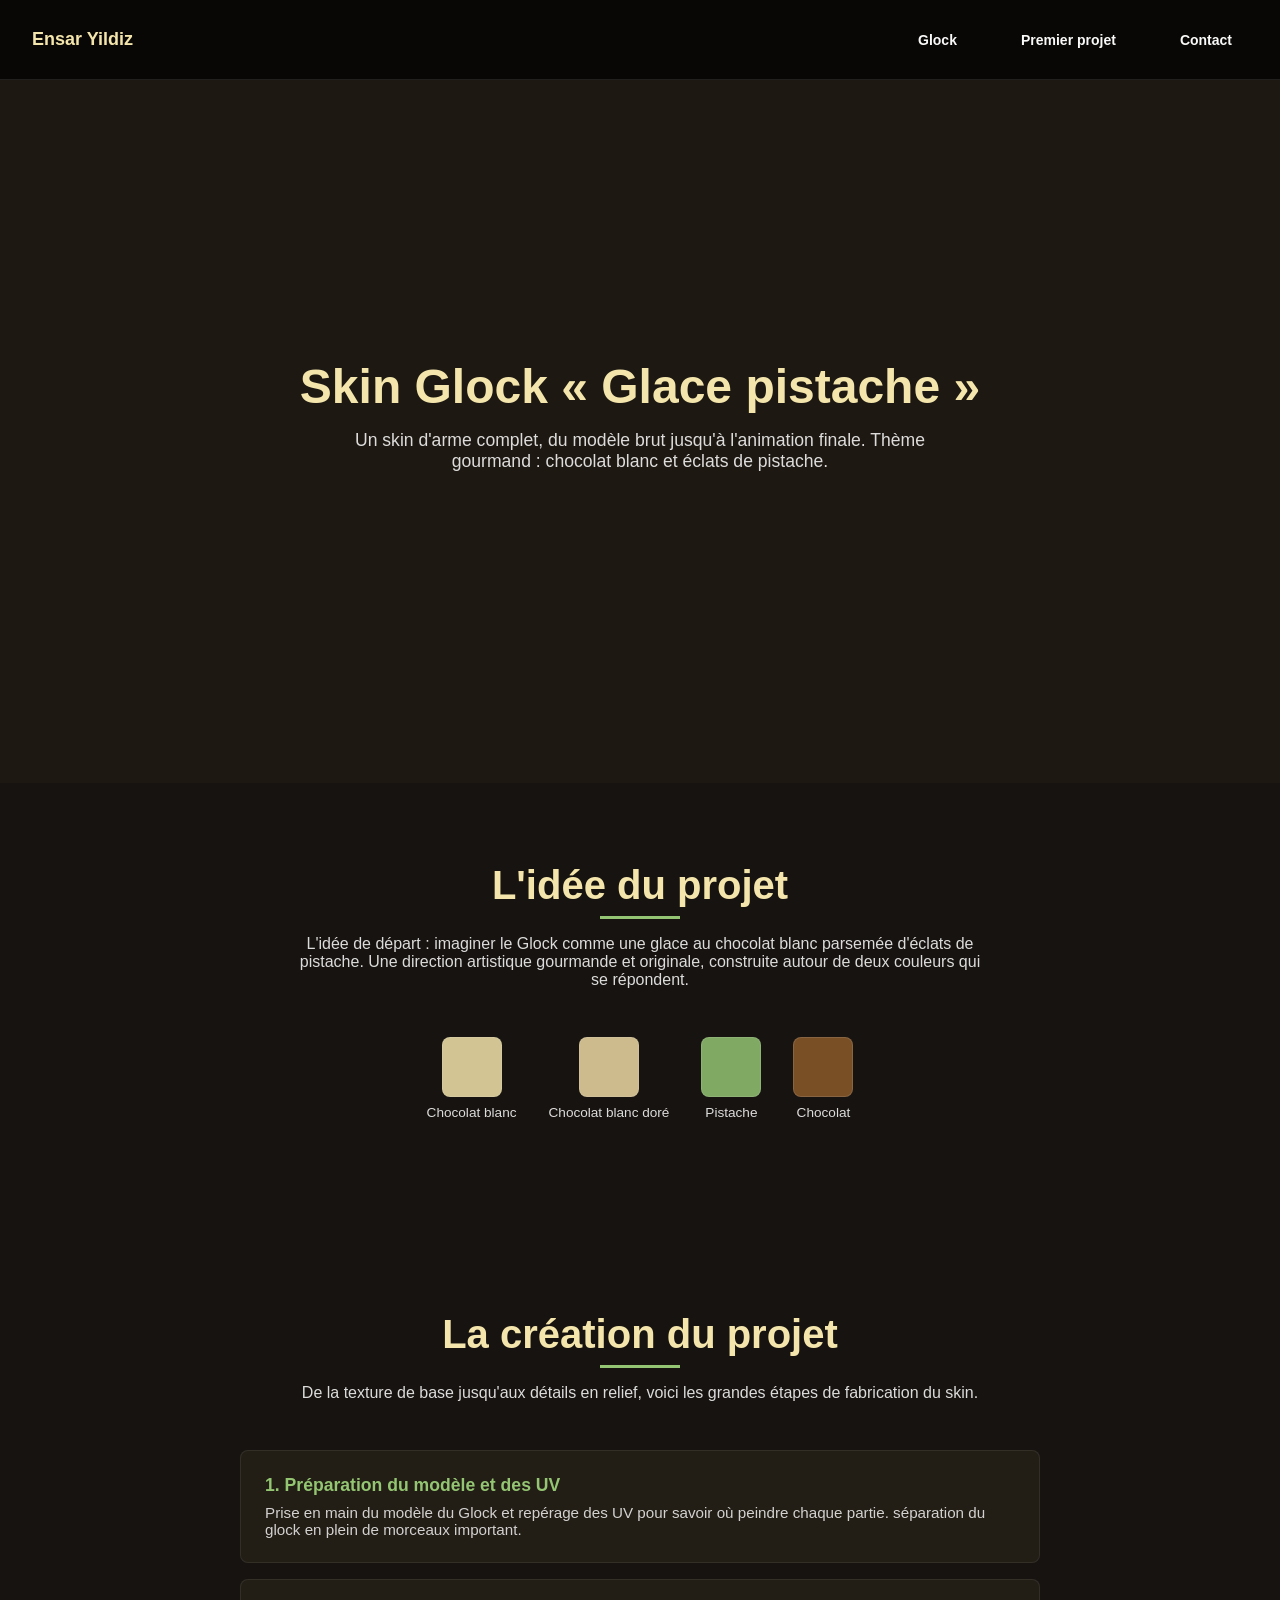
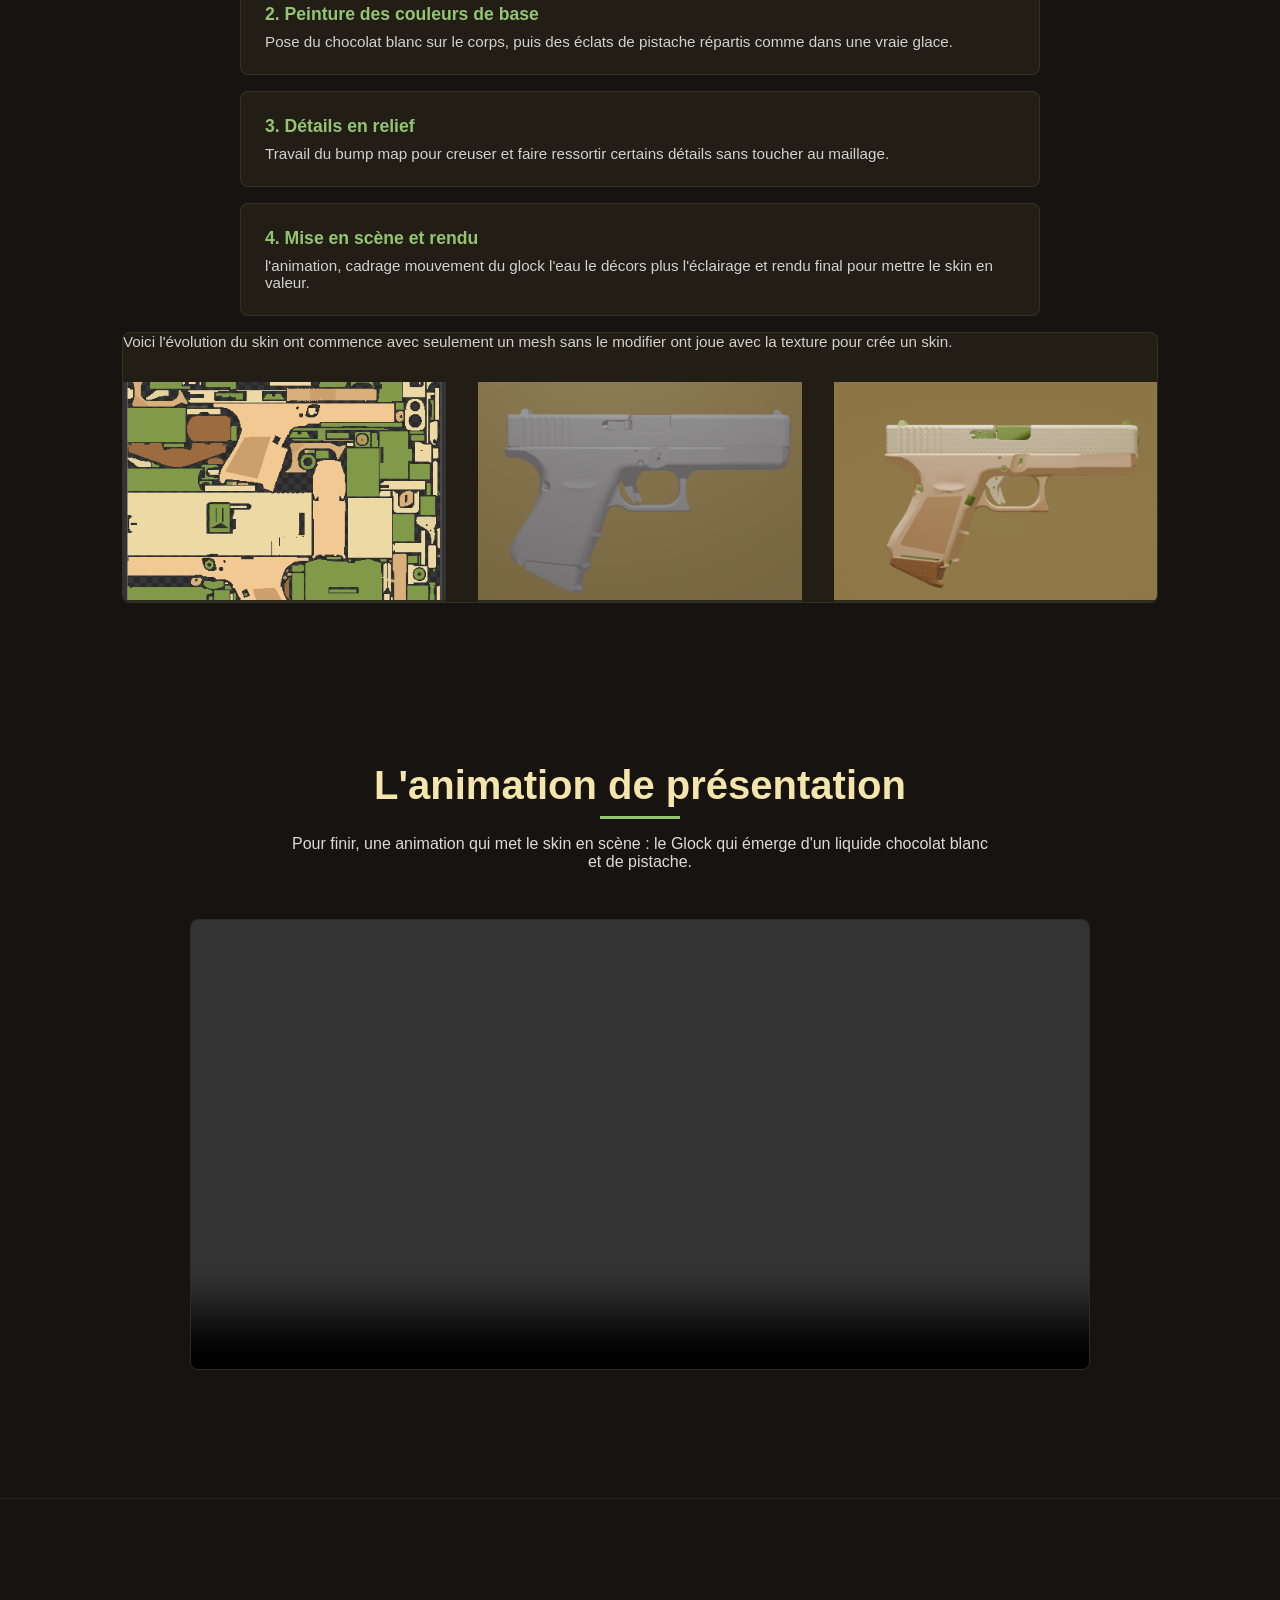
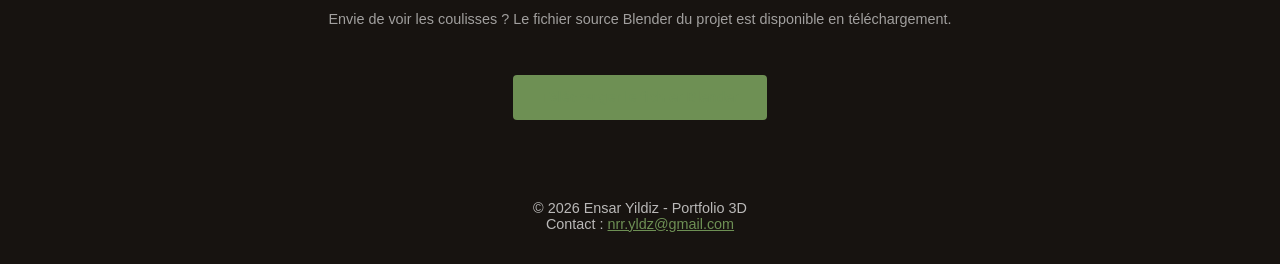
==== Glock.html @ 93beaa5e "Update Glock.html" ====
<!DOCTYPE html>
<html lang="fr">
<head>
    <meta charset="UTF-8">
    <meta name="viewport" content="width=device-width, initial-scale=1.0">
    <title>Projet Glock - Ensar Yildiz</title>
    <link rel="stylesheet" href="style.css">
</head>
<body>


    <nav class="barre-navigation">
        <a href="index.html" class="logo-nom">Ensar Yildiz</a>
        <div class="liens-navigation">
            <div class="element-navigation">
                <a href="#haut" class="lien-navigation">Glock</a>
                <div class="menu-deroulant">
                    <a href="#idee" class="item-deroulant">L'idée du projet</a>
                    <a href="#creation" class="item-deroulant">La création</a>
                    <a href="#animation" class="item-deroulant">L'animation</a>
                </div>
            </div>
            <div class="element-navigation">
                <a href="index.html#premier-projet" class="lien-navigation">Premier projet</a>
            </div>
            <div class="element-navigation">
                <a href="index.html#contact" class="lien-navigation">Contact</a>
            </div>
        </div>
    </nav>

  
    <header class="banniere" id="haut">
        <div class="contenu-banniere">
            <h1>Skin Glock « Glace pistache »</h1>
            <p>Un skin d'arme complet, du modèle brut jusqu'à l'animation finale.
               Thème gourmand : chocolat blanc et éclats de pistache.</p>
        </div>
    </header>

    
    <section class="section-idee" id="idee">
        <h2 class="titre-section">L'idée du projet</h2>
        <p class="texte-section">L'idée de départ : imaginer le Glock comme une glace
           au chocolat blanc parsemée d'éclats de pistache. Une direction artistique
           gourmande et originale, construite autour de deux couleurs qui se répondent.</p>

        
        <div class="palette">
            <div class="couleur">
                <span style="background-color: #F3E5AB;"></span>
                Chocolat blanc
            </div>
            <div class="couleur">
                <span style="background-color: #EDD9A3;"></span>
                Chocolat blanc doré
            </div>
            <div class="couleur">
                <span style="background-color: #93C572;"></span>
                Pistache
            </div>
            <div class="couleur">
                <span style="background-color: #8B5A2B;"></span>
                Chocolat
            </div>
        </div>

        
    </section>

    <section class="section-creation" id="creation">
        <h2 class="titre-section">La création du projet</h2>
        <p class="texte-section">De la texture de base jusqu'aux détails en relief,
           voici les grandes étapes de fabrication du skin.</p>

        <div class="liste-etapes">
            <div class="etape">
                <h3>1. Préparation du modèle et des UV</h3>
                <p>Prise en main du modèle du Glock et repérage des UV pour savoir
                   où peindre chaque partie. séparation du glock en plein de morceaux important. </p>
            </div>
            <div class="etape">
                <h3>2. Peinture des couleurs de base</h3>
                <p>Pose du chocolat blanc sur le corps, puis des éclats de pistache
                   répartis comme dans une vraie glace.</p>
            </div>
            <div class="etape">
                <h3>3. Détails en relief</h3>
                <p>Travail du bump map pour creuser et faire ressortir certains
                   détails sans toucher au maillage.</p>
            </div>
            <div class="etape">
                <h3>4. Mise en scène et rendu</h3>
                <p>l'animation, cadrage mouvement du glock l'eau le décors plus l'éclairage et rendu final pour mettre le skin en valeur.</p>
            </div>
        </div>
              <div class="carte-projet"> 
        <p>           Voici l'évolution du skin ont commence avec seulement un mesh sans le modifier ont joue avec la texture pour crée un skin.</p>
        <div class="grille-trois">
            <img src="Images/UV-glock.png" alt="UV">
            <img src="Images/GlockDebut.png" alt="GlockDebut">
            <img src="Images/GlockFinish.png" alt="GlockFinish">
        </div>
               </div>
    </section>

    
    <section class="section-animation" id="animation">
        <h2 class="titre-section">L'animation de présentation</h2>
        <p class="texte-section">Pour finir, une animation qui met le skin en scène :
           le Glock qui émerge d'un liquide chocolat blanc et de pistache.</p>

        <div class="cadre-video">
           
            <video controls>
                <source src="Videos/glock-animation.mp4" type="video/mp4">
            </video>
    
        </div>
    </section>

    
    <footer class="pied-de-page">
        <section class="section-projets">
    <p class="texte-section">Envie de voir les coulisses ? Le fichier source
       Blender du projet est disponible en téléchargement.</p>
    <div style="text-align: center;">
        <a href="Fichiers/NomDuFichier.blend" class="bouton" download>
            Télécharger le fichier Blender
        </a>
    </div>
</section>
        <p>© 2026 Ensar Yildiz - Portfolio 3D</p>
        <p>Contact : <a href="mailto:nrr.yldz@gmail.com">nrr.yldz@gmail.com</a></p>
    </footer>

</body>
</html>
---- style.css ----
* {
    margin: 0;
    padding: 0;
    box-sizing: border-box;
    font-family: 'Arial', sans-serif;
}

body {
    background-color: #171310;
    color: #fff;
}


.barre-navigation {
    background-color: rgba(0, 0, 0, 0.7);
    padding: 0 2rem;
    position: fixed;
    width: 100%;
    top: 0;
    z-index: 100;
    display: flex;
    justify-content: space-between;
    align-items: center;
    height: 80px;
    border-bottom: 1px solid rgba(255, 255, 255, 0.1);
}

.logo-nom {
    color: #f3e5ab;
    font-size: 18px;
    font-weight: bold;
    text-decoration: none;
}

.liens-navigation {
    display: flex;
    gap: 2rem;
    align-items: center;
}

.element-navigation {
    position: relative;
    padding: 1rem 0;
}

.lien-navigation {
    color: #f9f9f9;
    text-decoration: none;
    font-size: 14px;
    font-weight: 600;
    padding: 0.5rem 1rem;
    cursor: pointer;
}


.menu-deroulant {
    position: absolute;
    top: 100%;
    left: 0;
    background-color: rgba(0, 0, 0, 0.95);
    min-width: 250px;
    border-radius: 4px;
    padding: 1rem 0;
    opacity: 0;
    visibility: hidden;
    transform: translateY(10px);
    transition: all 0.3s ease;
    box-shadow: 0 4px 6px rgba(0, 0, 0, 0.1);
}

.element-navigation:hover .menu-deroulant {
    opacity: 1;
    visibility: visible;
    transform: translateY(0);
}

.item-deroulant {
    padding: 0.75rem 1.5rem;
    color: #f9f9f9;
    text-decoration: none;
    display: block;
    font-size: 14px;
    transition: background-color 0.3s;
}

.item-deroulant:hover {
    background-color: rgba(255, 255, 255, 0.1);
}



.banniere {
    height: 87vh;
    position: relative;
    overflow: hidden;
    background-size: cover;
    background-position: center;
    display: flex;
    align-items: center;
    justify-content: center;
    text-align: center;
    padding-top: 80px;
    background-color: #1d1812;
    
}

.contenu-banniere h1 {
    font-size: 3rem;
    margin-bottom: 1rem;
    color: #f3e5ab;
}

.contenu-banniere p {
    font-size: 1.1rem;
    opacity: 0.85;
    max-width: 600px;
    margin: 0 auto 2rem;
}

.bouton {
    display: inline-block;
    background-color: #93c572;
    color: #111;
    text-decoration: none;
    font-weight: bold;
    font-size: 14px;
    padding: 0.9rem 1.8rem;
    border-radius: 4px;
    transition: background-color 0.3s;
}

.bouton:hover {
    background-color: #f3e5ab;
}

.section-projets,
.section-idee,
.section-creation,
.section-animation,
.section-contact {
    padding: 5rem 2rem;
    max-width: 1100px;
    margin: 0 auto;
}

.titre-section {
    font-size: 2.5rem;
    text-align: center;
    margin-bottom: 1rem;
    color: #f3e5ab;
}

.titre-section::after {
    content: "";
    display: block;
    width: 80px;
    height: 3px;
    margin: 0.5rem auto 0;
    background-color: #93c572;
}

.texte-section {
    text-align: center;
    max-width: 700px;
    margin: 0 auto 3rem;
    opacity: 0.85;
}



.grille-projets {
    display: grid;
    grid-template-columns: 1fr 1fr;
    gap: 2rem;
    margin-top: 3rem;
}

.carte-projet {
    background-color: #221d15;
    border-radius: 8px;
    overflow: hidden;
    border: 1px solid rgba(255, 255, 255, 0.08);
}

.carte-projet img {
    width: 100%;
    height: 220px;
    object-fit: cover;
    display: block;
    border-bottom: 2px solid rgba(255, 255, 255, 0.05);
}

.carte-projet .infos {
    padding: 1.5rem;
}

.carte-projet h3 {
    color: #f3e5ab;
    margin-bottom: 0.5rem;
}

.carte-projet p {
    font-size: 0.95rem;
    opacity: 0.8;
    margin-bottom: 1rem;
}





.grille-trois {
    display: grid;
    grid-template-columns: repeat(3, 1fr);
    gap: 2rem;
    margin-top: 2rem;
}



.palette {
    display: flex;
    justify-content: center;
    gap: 2rem;
    flex-wrap: wrap;
    margin: 2rem 0;
}

.couleur {
    text-align: center;
    font-size: 0.85rem;
    opacity: 0.85;
}

.couleur span {
    display: block;
    width: 60px;
    height: 60px;
    border-radius: 8px;
    margin: 0 auto 0.5rem;
    border: 1px solid rgba(255, 255, 255, 0.15);
}



.liste-etapes {
    max-width: 800px;
    margin: 0 auto;
}

.etape {
    background-color: #221d15;
    border: 1px solid rgba(255, 255, 255, 0.08);
    border-radius: 8px;
    padding: 1.5rem;
    margin-bottom: 1rem;
}

.etape h3 {
    color: #93c572;
    margin-bottom: 0.5rem;
    font-size: 1.1rem;
}

.etape p {
    font-size: 0.95rem;
    opacity: 0.8;
}



.cadre-video {
    max-width: 900px;
    margin: 2rem auto 0;
    border-radius: 8px;
    overflow: hidden;
    border: 1px solid rgba(255, 255, 255, 0.1);
}

.cadre-video video {
    width: 100%;
    display: block;
}




.deux-colonnes {
    display: grid;
    grid-template-columns: 1fr 1fr;
    gap: 3rem;
    align-items: center;
    margin-top: 3rem;
}

.deux-colonnes p {
    margin-bottom: 1rem;
    opacity: 0.85;
}

.deux-colonnes strong {
    color: #f3e5ab;
}



.section-contact {
    text-align: center;
}



.pied-de-page {
    border-top: 1px solid rgba(255, 255, 255, 0.1);
    padding: 2rem;
    text-align: center;
    font-size: 0.9rem;
    opacity: 0.7;
    margin-top: 3rem;
}

.pied-de-page a {
    color: #93c572;
}


a.lien-navigation:hover,
.item-deroulant:hover {
    text-decoration: underline;
}

::selection {
    background-color: #93c572;
    color: #111;
}



@media (max-width: 900px) {
    .barre-navigation {
        padding: 0 1rem;
    }

    .liens-navigation {
        gap: 1rem;
    }

    .grille-projets,
    .grille-trois,
    .deux-colonnes {
        grid-template-columns: 1fr;
    }

    .banniere {
        height: 70vh;
    }
}

@media (max-width: 600px) {
    .liens-navigation {
        font-size: 12px;
    }

    .titre-section {
        font-size: 2rem;
    }

    .contenu-banniere h1 {
        font-size: 2rem;
    }
}
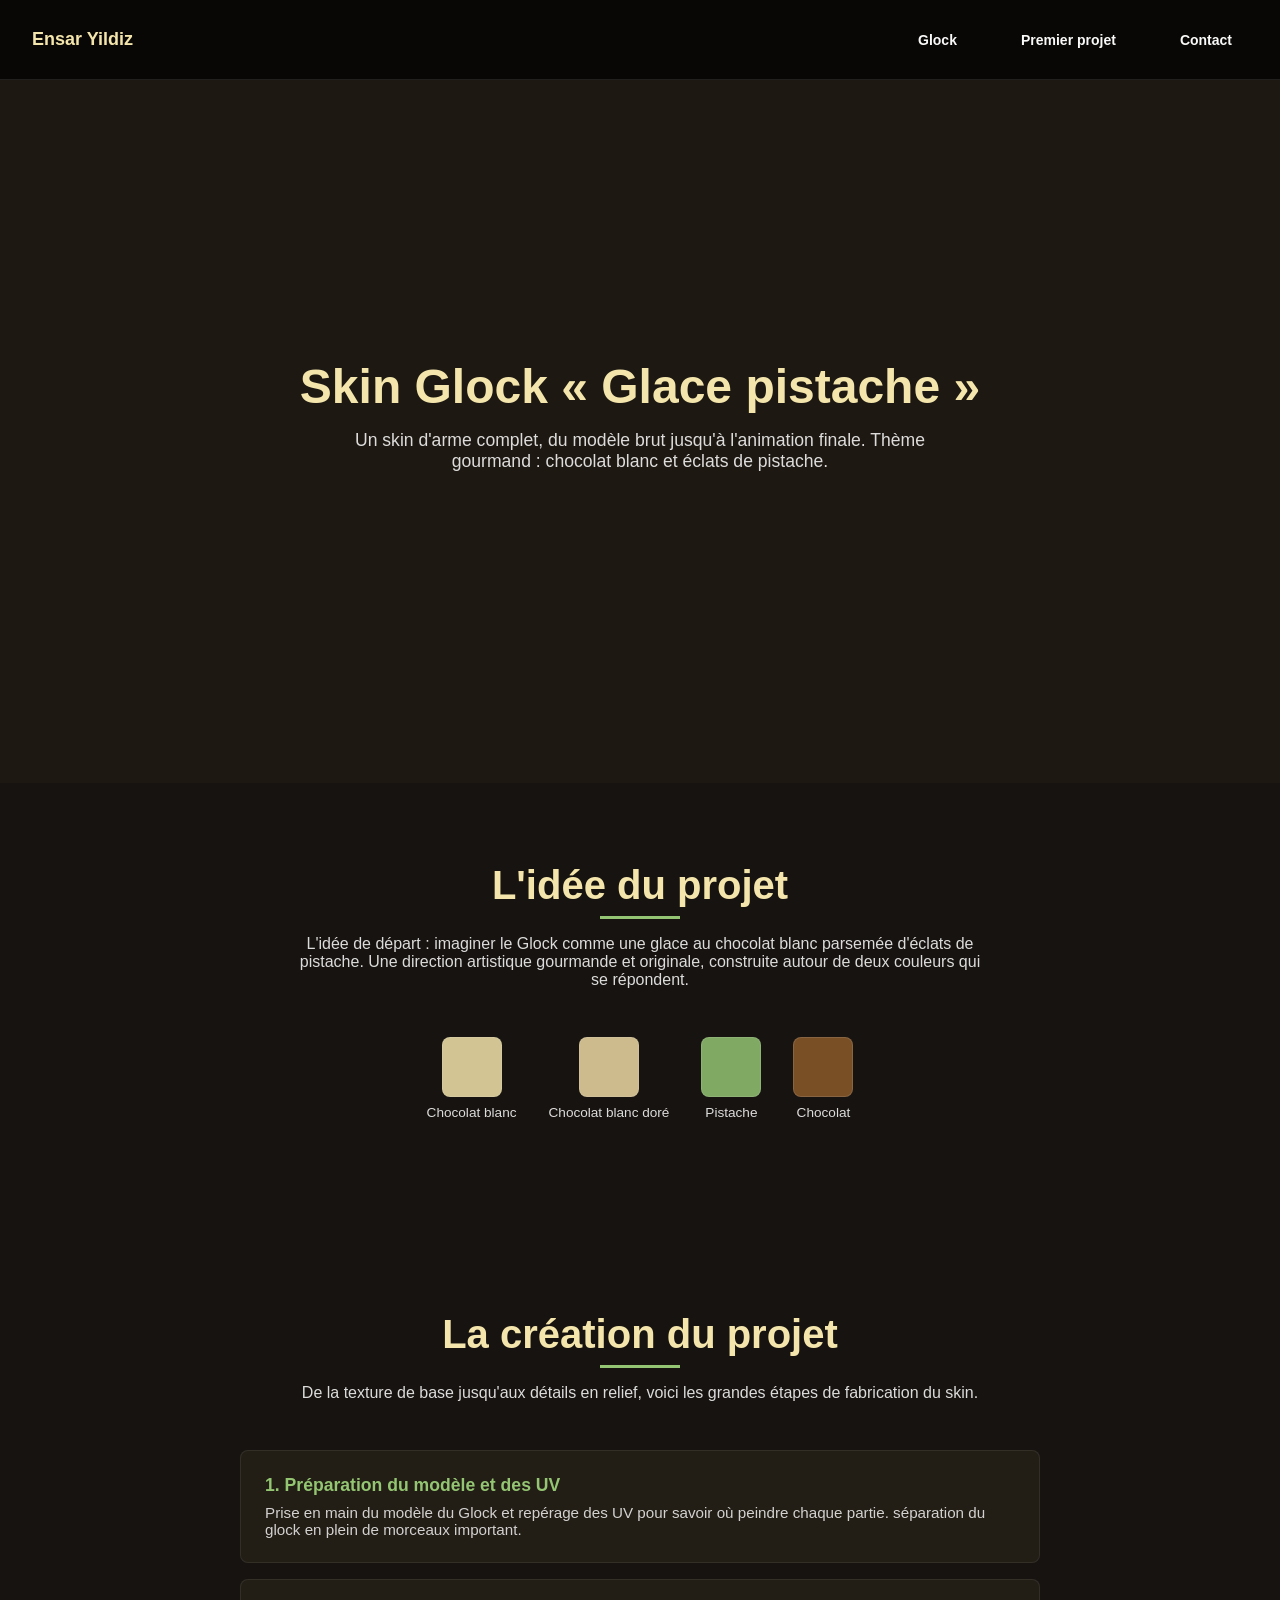
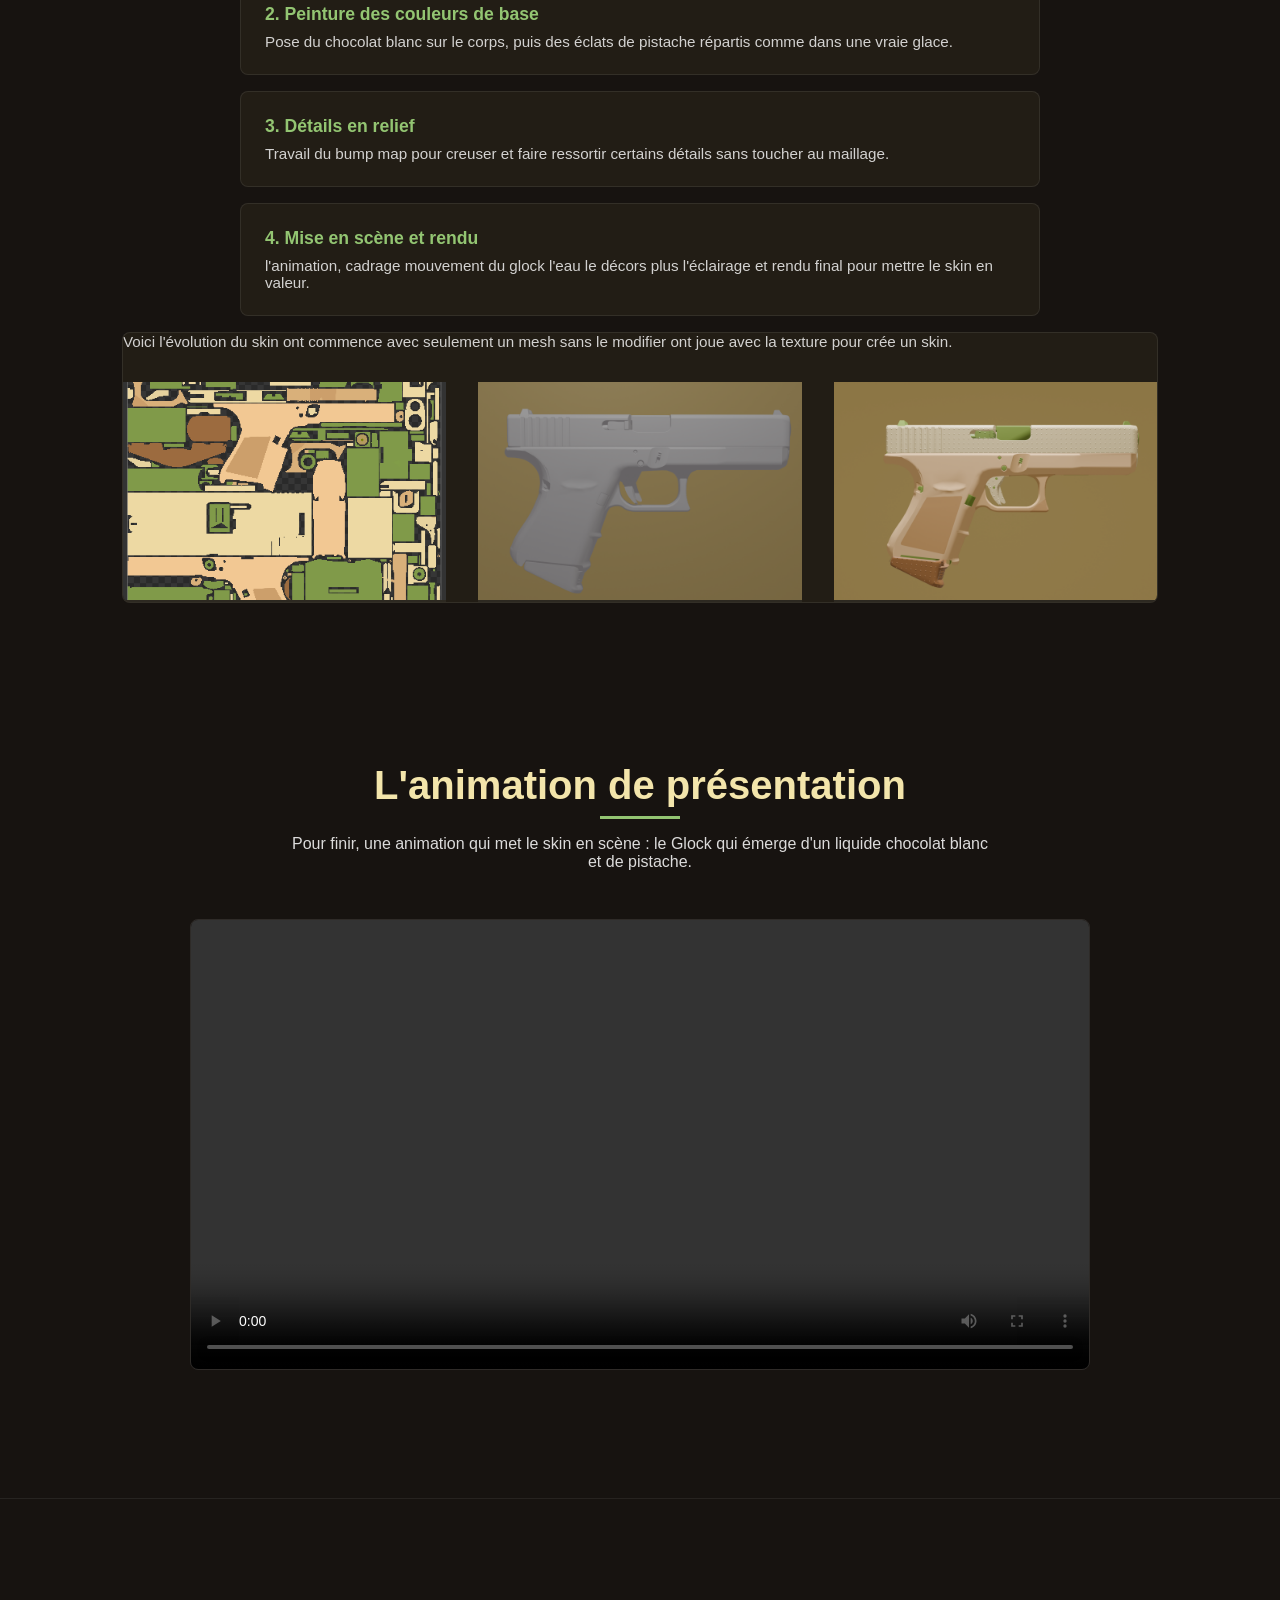
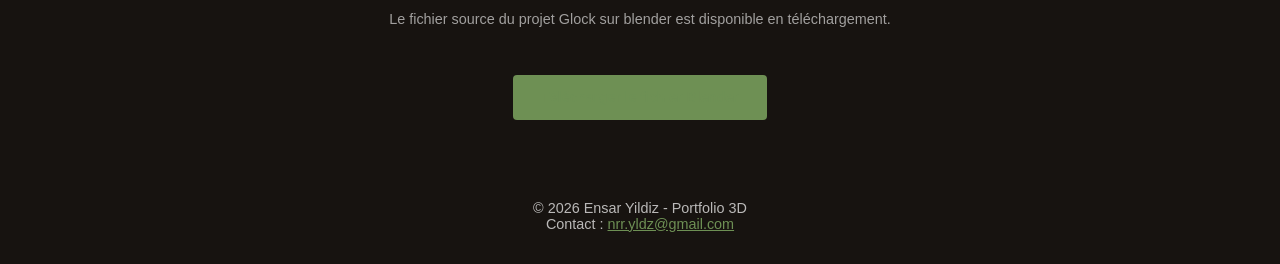
==== commit 1cd6805f: "Update Glock.html" ====
--- a/Glock.html
+++ b/Glock.html
@@ -122,8 +122,8 @@
     
     <footer class="pied-de-page">
         <section class="section-projets">
-    <p class="texte-section">Envie de voir les coulisses ? Le fichier source
-       Blender du projet est disponible en téléchargement.</p>
+    <p class="texte-section">Le fichier source du projet Glock 
+     sur blender est disponible en téléchargement.</p>
     <div style="text-align: center;">
         <a href="Fichiers/NomDuFichier.blend" class="bouton" download>
             Télécharger le fichier Blender
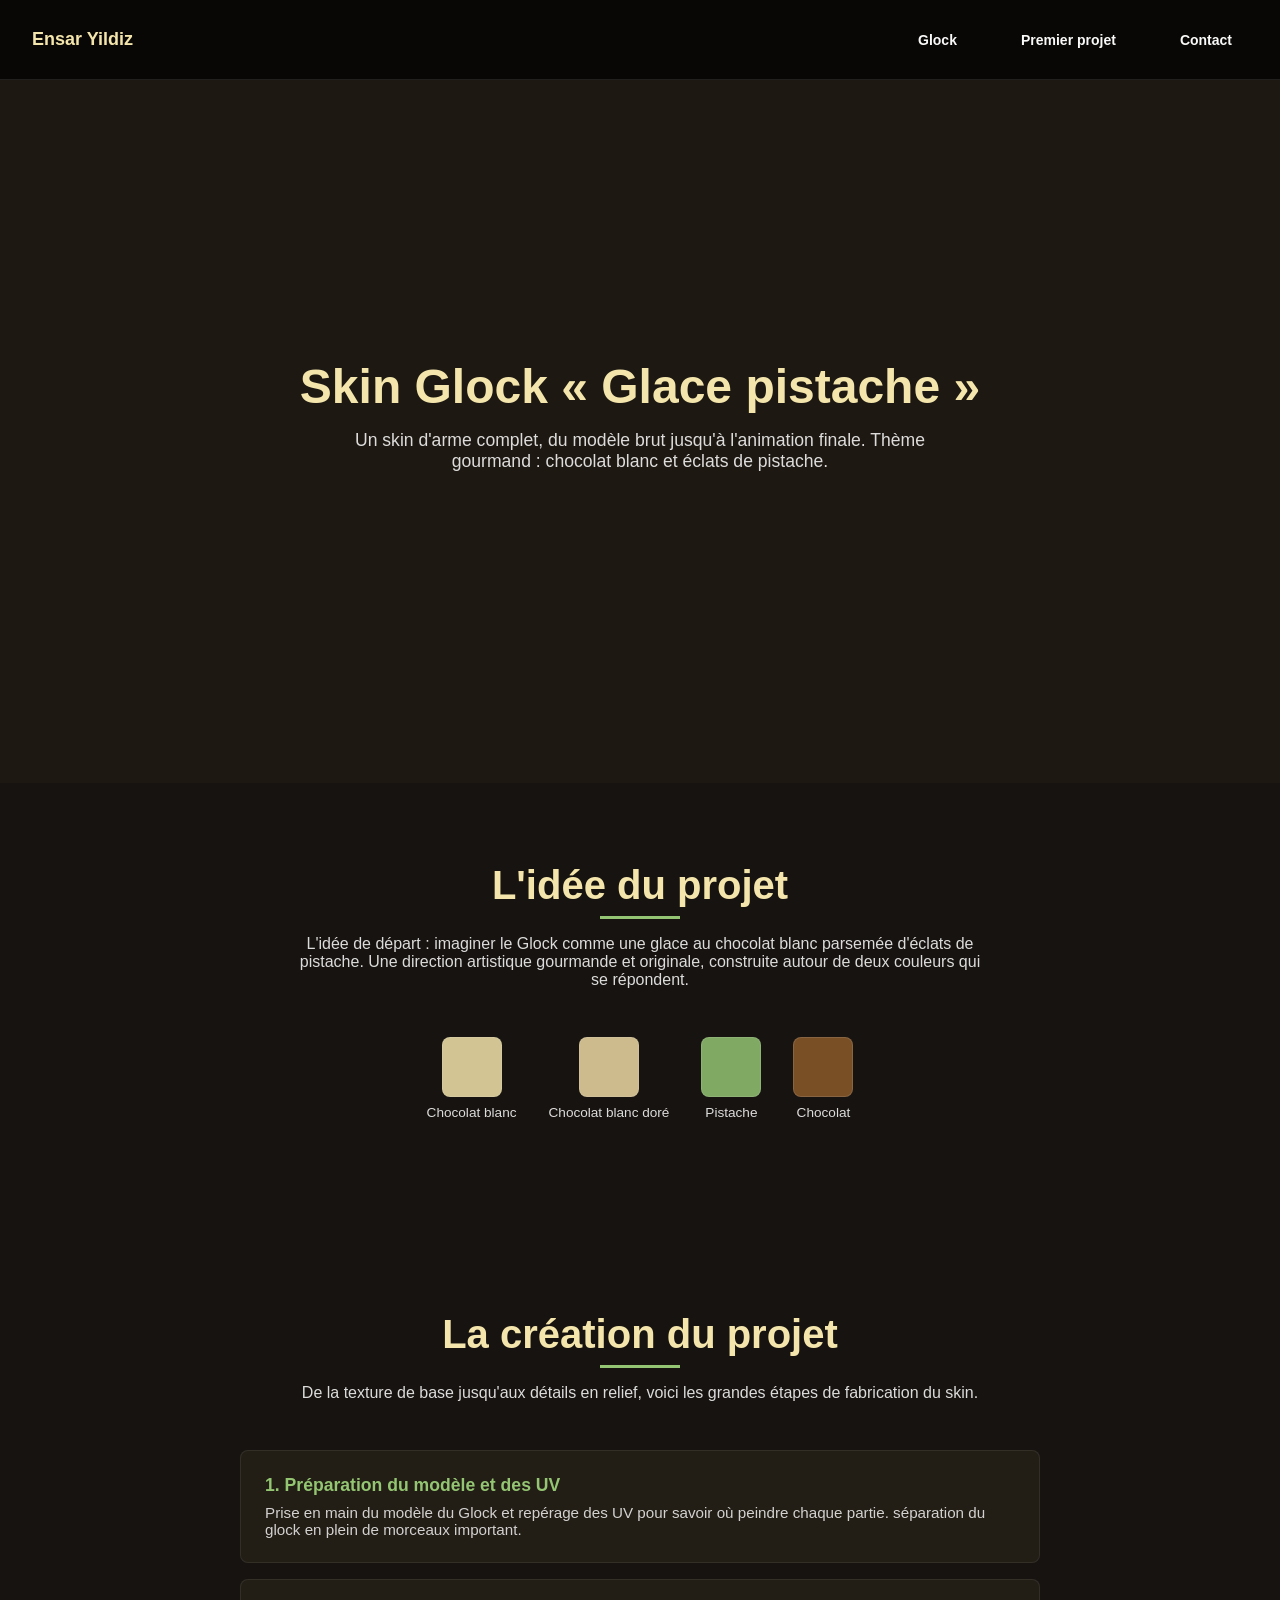
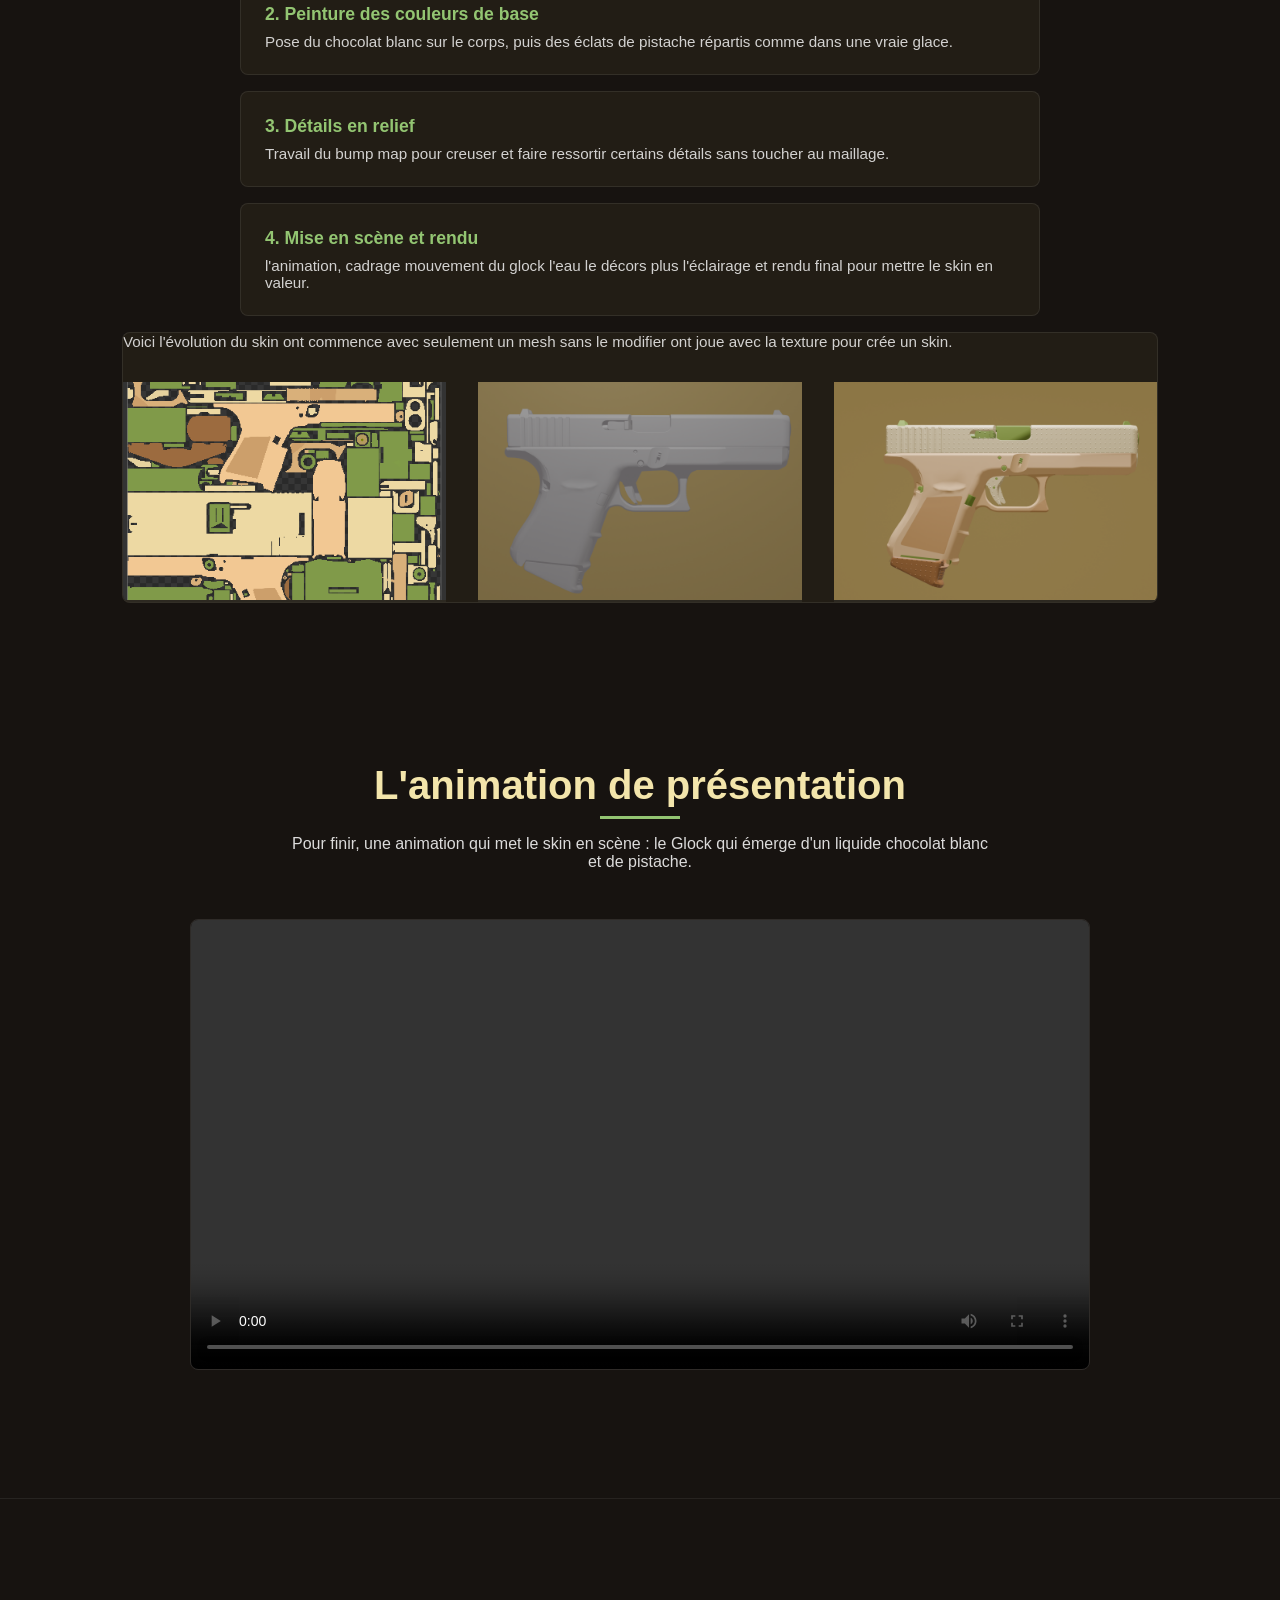
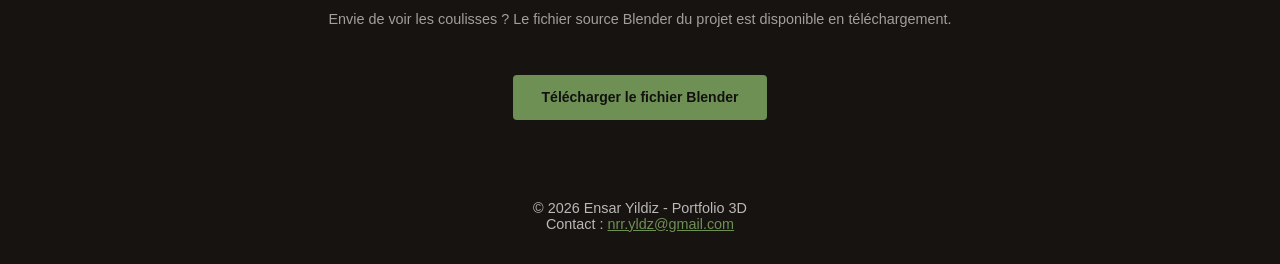
==== commit 3c8a2164: "Update Glock.html" ====
--- a/Glock.html
+++ b/Glock.html
@@ -121,14 +121,15 @@
 
     
     <footer class="pied-de-page">
-        <section class="section-projets">
-    <p class="texte-section">Le fichier source du projet Glock 
-     sur blender est disponible en téléchargement.</p>
+   <section class="section-projets">
+    <p class="texte-section">Envie de voir les coulisses ? Le fichier source
+       Blender du projet est disponible en téléchargement.</p>
     <div style="text-align: center;">
-        <a href="Fichiers/NomDuFichier.blend" class="bouton" download>
+        <a href="Fichiers/NomDuFichier.blend" class="bouton" download style="color: #111 !important;">
             Télécharger le fichier Blender
         </a>
     </div>
+</section>
 </section>
         <p>© 2026 Ensar Yildiz - Portfolio 3D</p>
         <p>Contact : <a href="mailto:nrr.yldz@gmail.com">nrr.yldz@gmail.com</a></p>
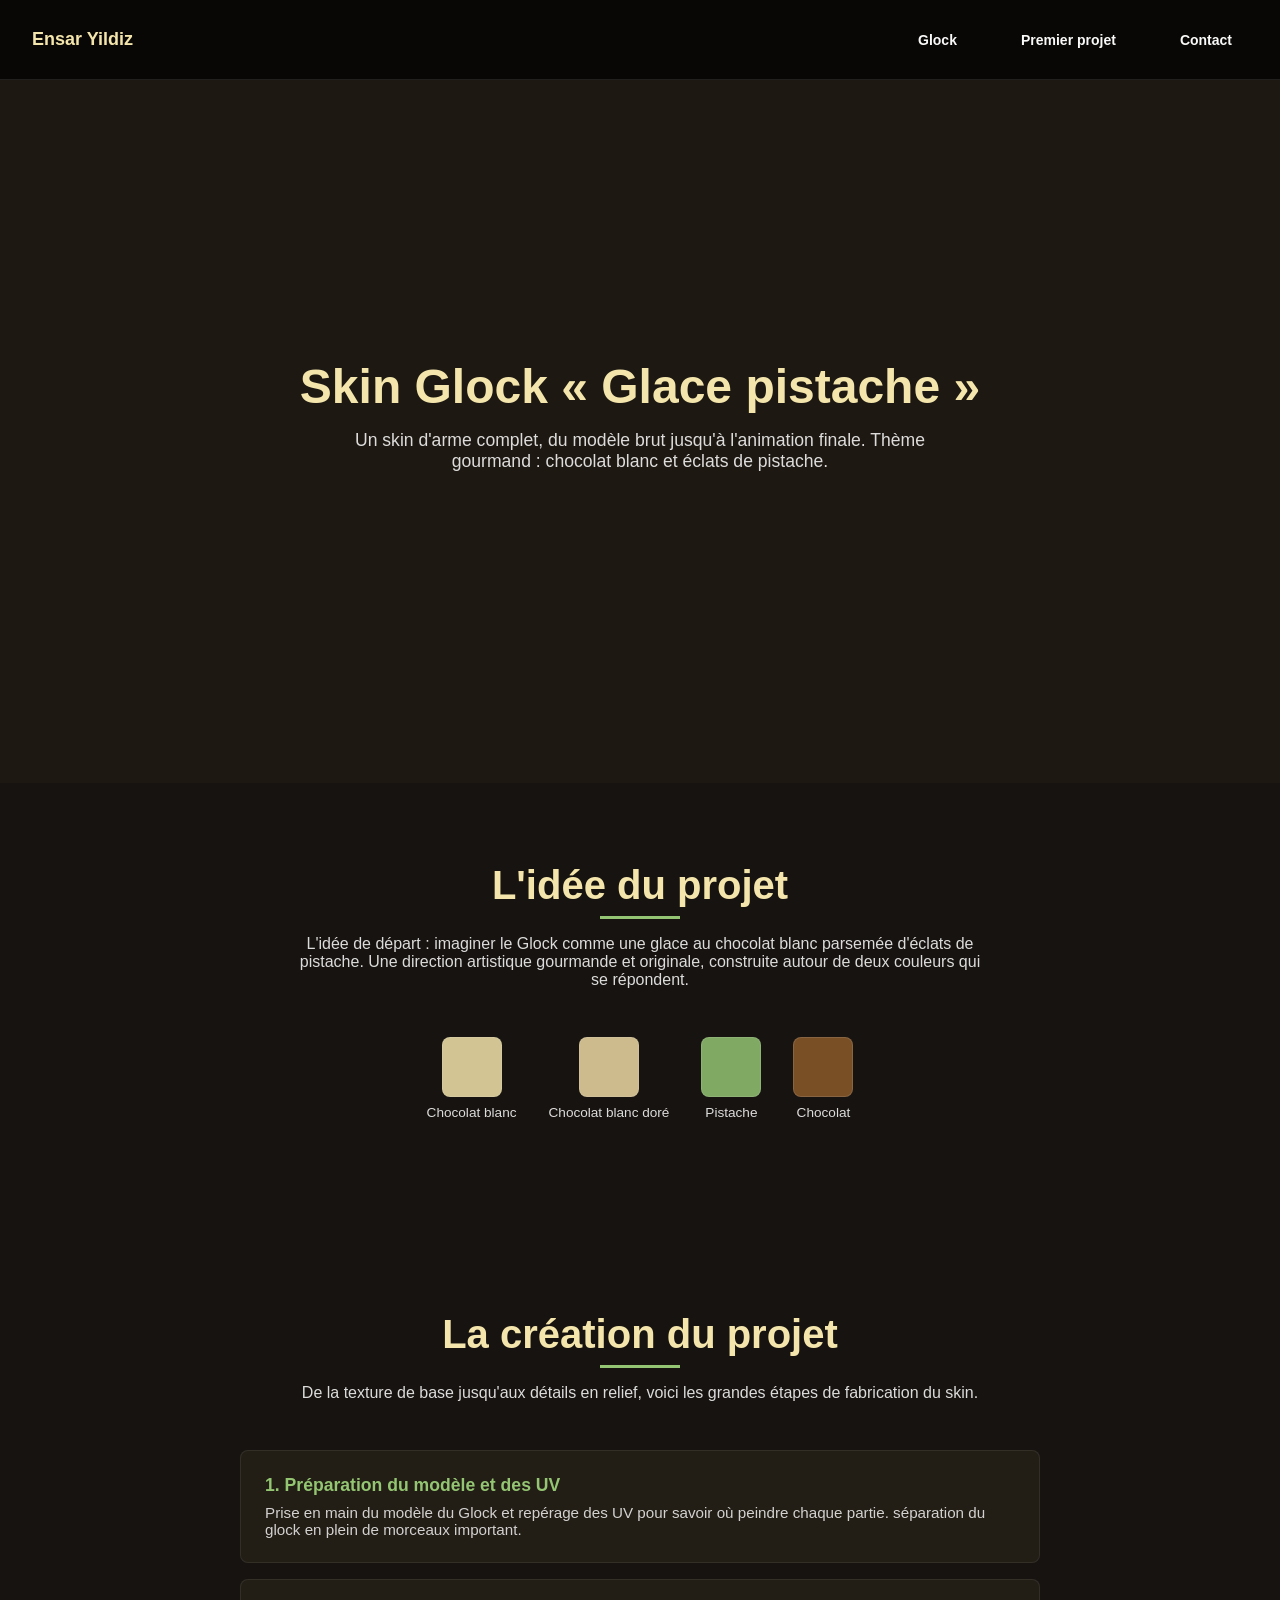
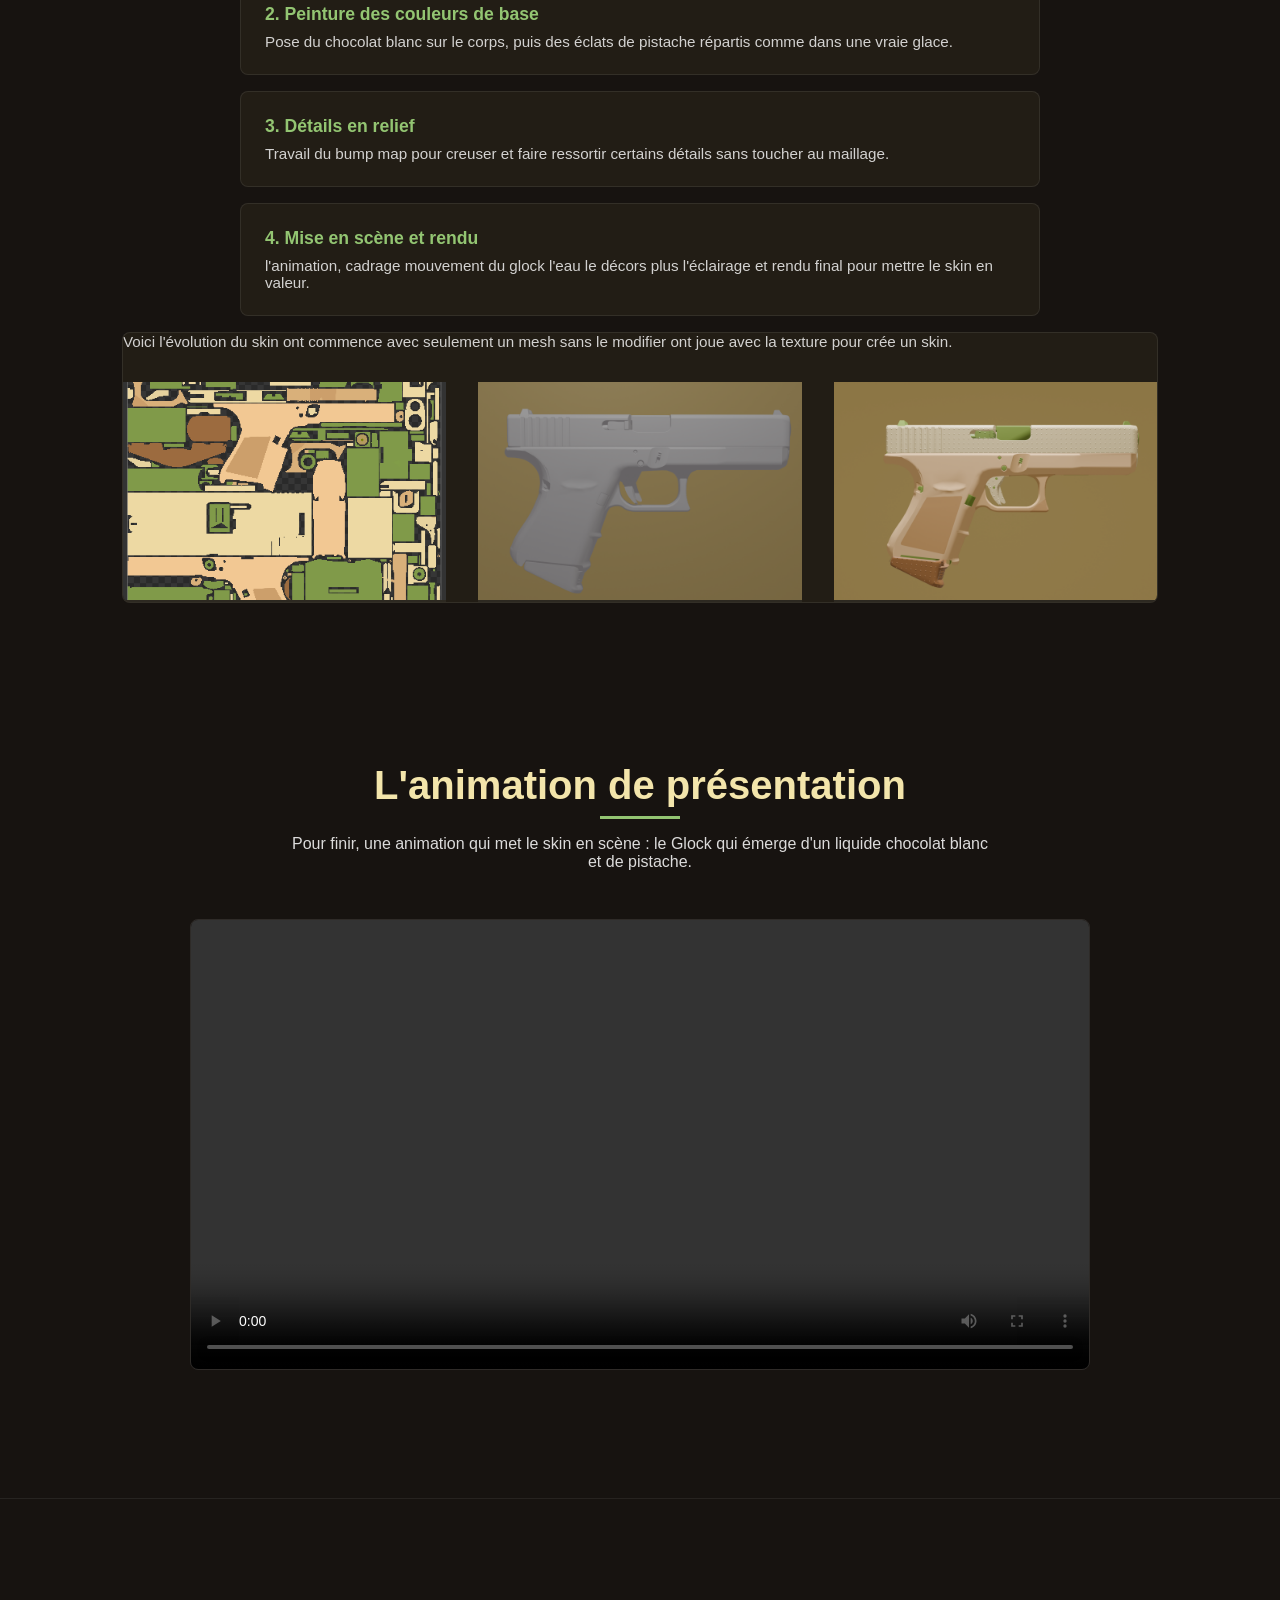
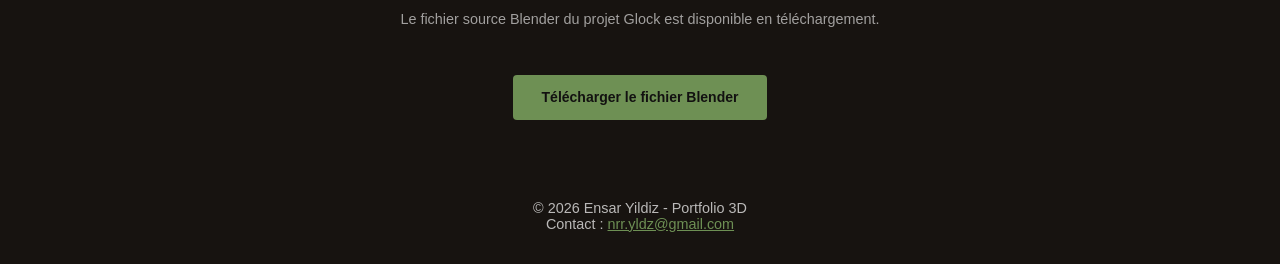
==== commit 649a75a3: "Update Glock.html" ====
--- a/Glock.html
+++ b/Glock.html
@@ -122,8 +122,8 @@
     
     <footer class="pied-de-page">
    <section class="section-projets">
-    <p class="texte-section">Envie de voir les coulisses ? Le fichier source
-       Blender du projet est disponible en téléchargement.</p>
+    <p class="texte-section"> Le fichier source
+       Blender du projet Glock est disponible en téléchargement.</p>
     <div style="text-align: center;">
         <a href="Fichiers/NomDuFichier.blend" class="bouton" download style="color: #111 !important;">
             Télécharger le fichier Blender
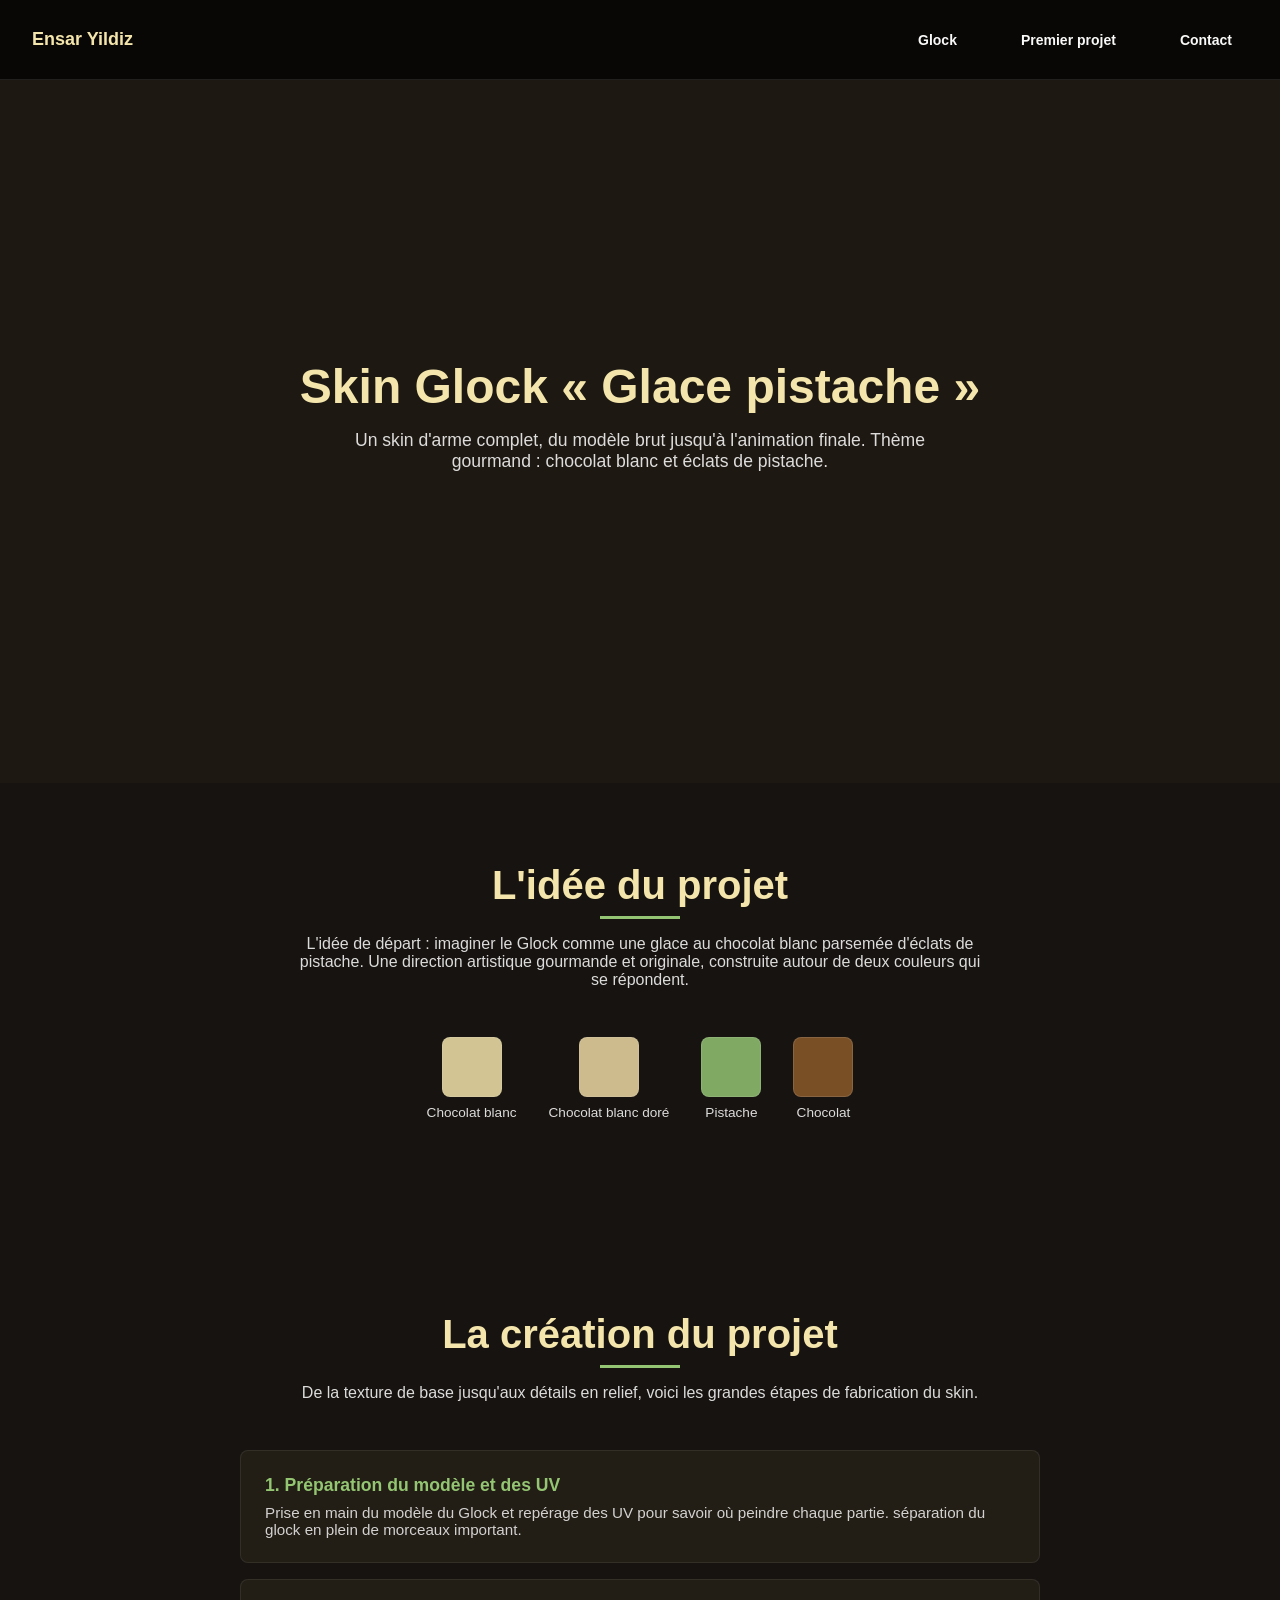
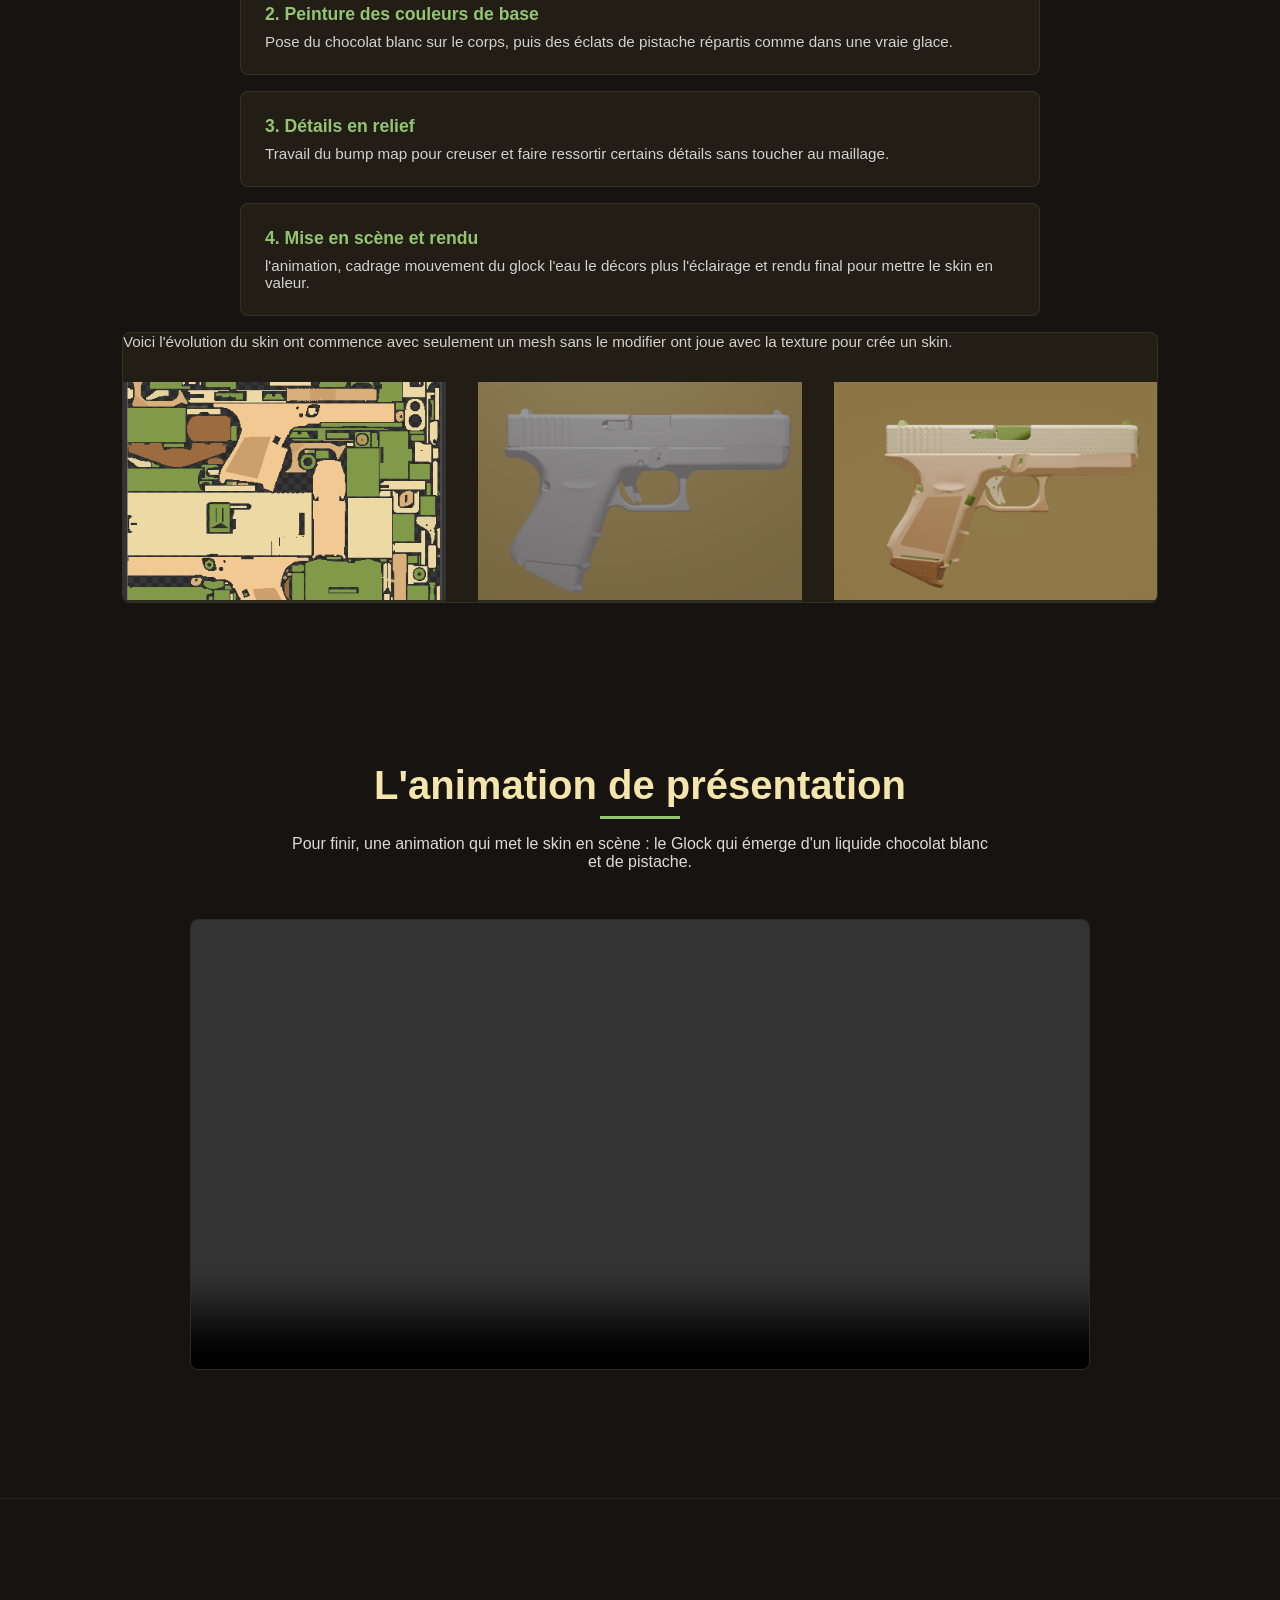
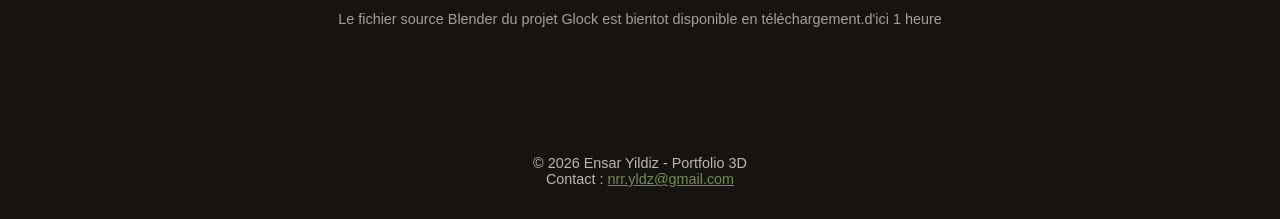
==== commit 8f513b2b: "Update Glock.html" ====
--- a/Glock.html
+++ b/Glock.html
@@ -123,12 +123,8 @@
     <footer class="pied-de-page">
    <section class="section-projets">
     <p class="texte-section"> Le fichier source
-       Blender du projet Glock est disponible en téléchargement.</p>
-    <div style="text-align: center;">
-        <a href="Fichiers/NomDuFichier.blend" class="bouton" download style="color: #111 !important;">
-            Télécharger le fichier Blender
-        </a>
-    </div>
+       Blender du projet Glock est bientot disponible en téléchargement.d'ici 1 heure </p>
+    
 </section>
 </section>
         <p>© 2026 Ensar Yildiz - Portfolio 3D</p>
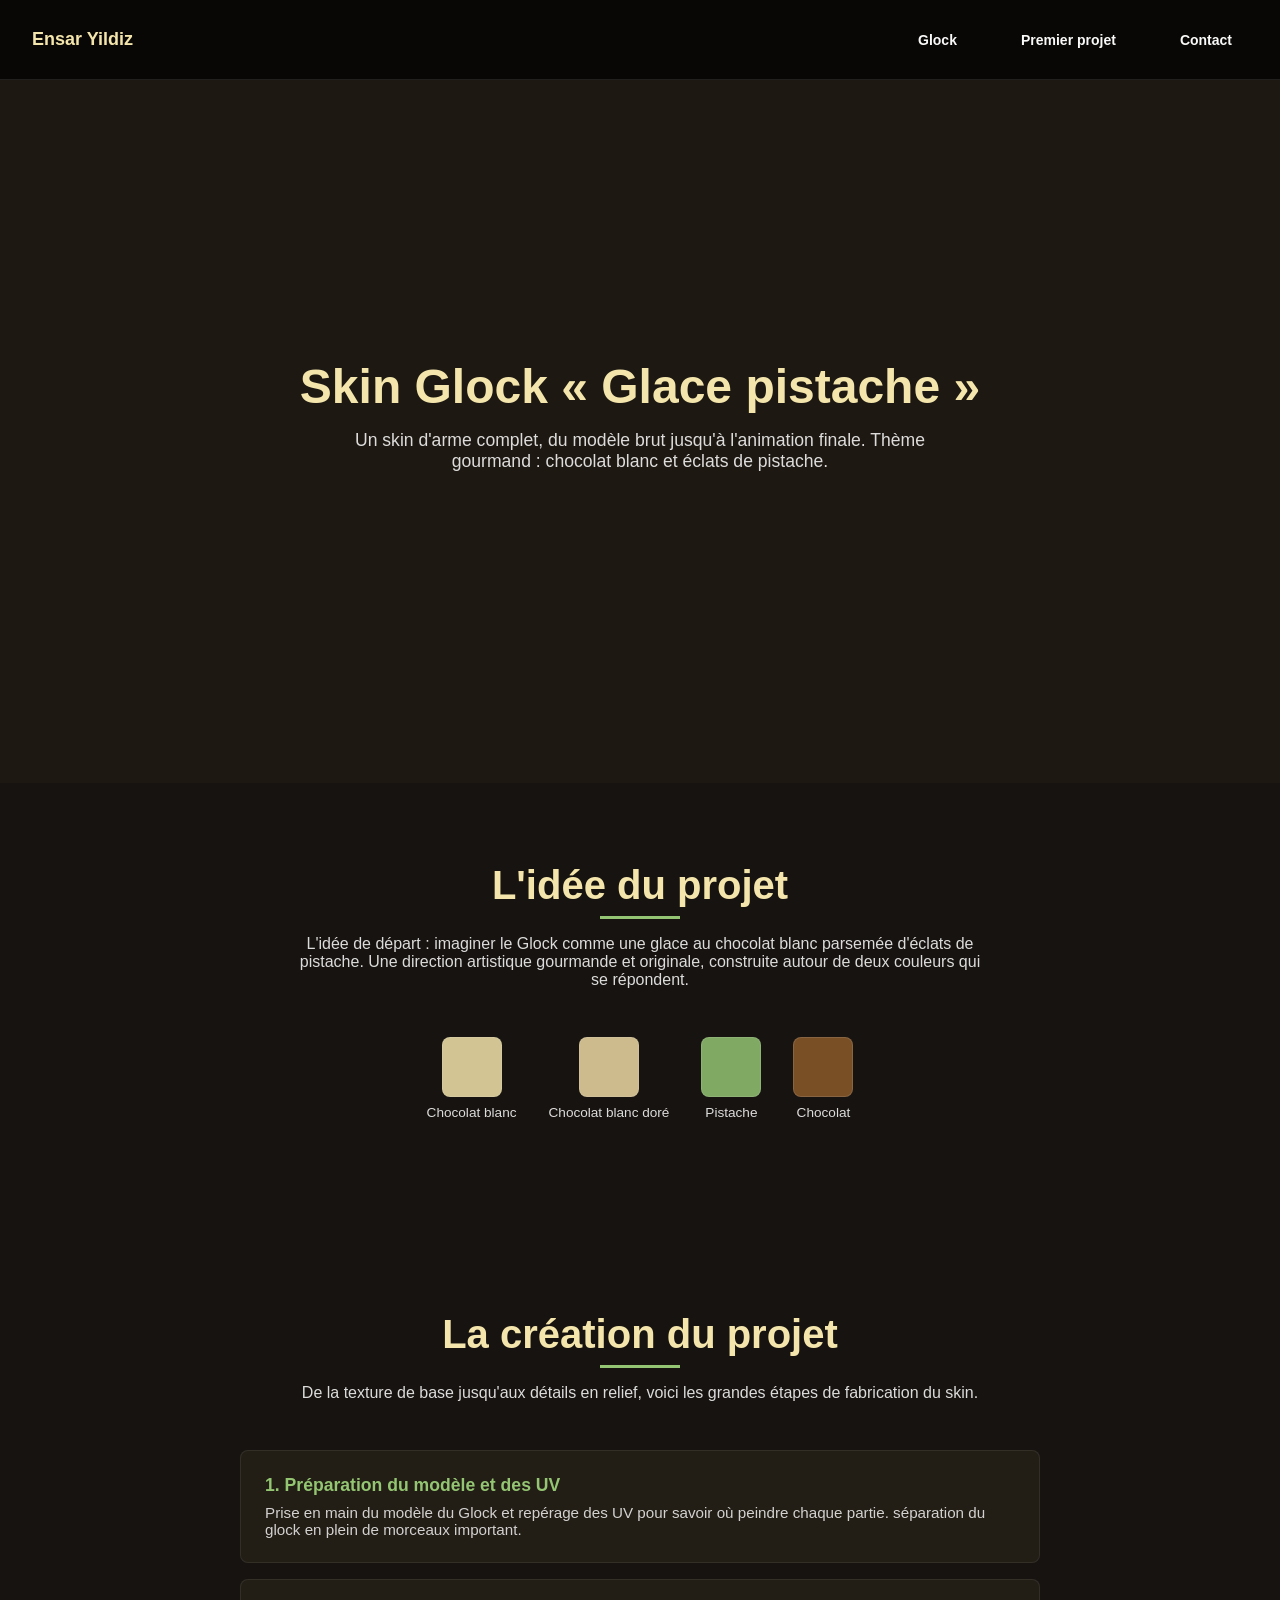
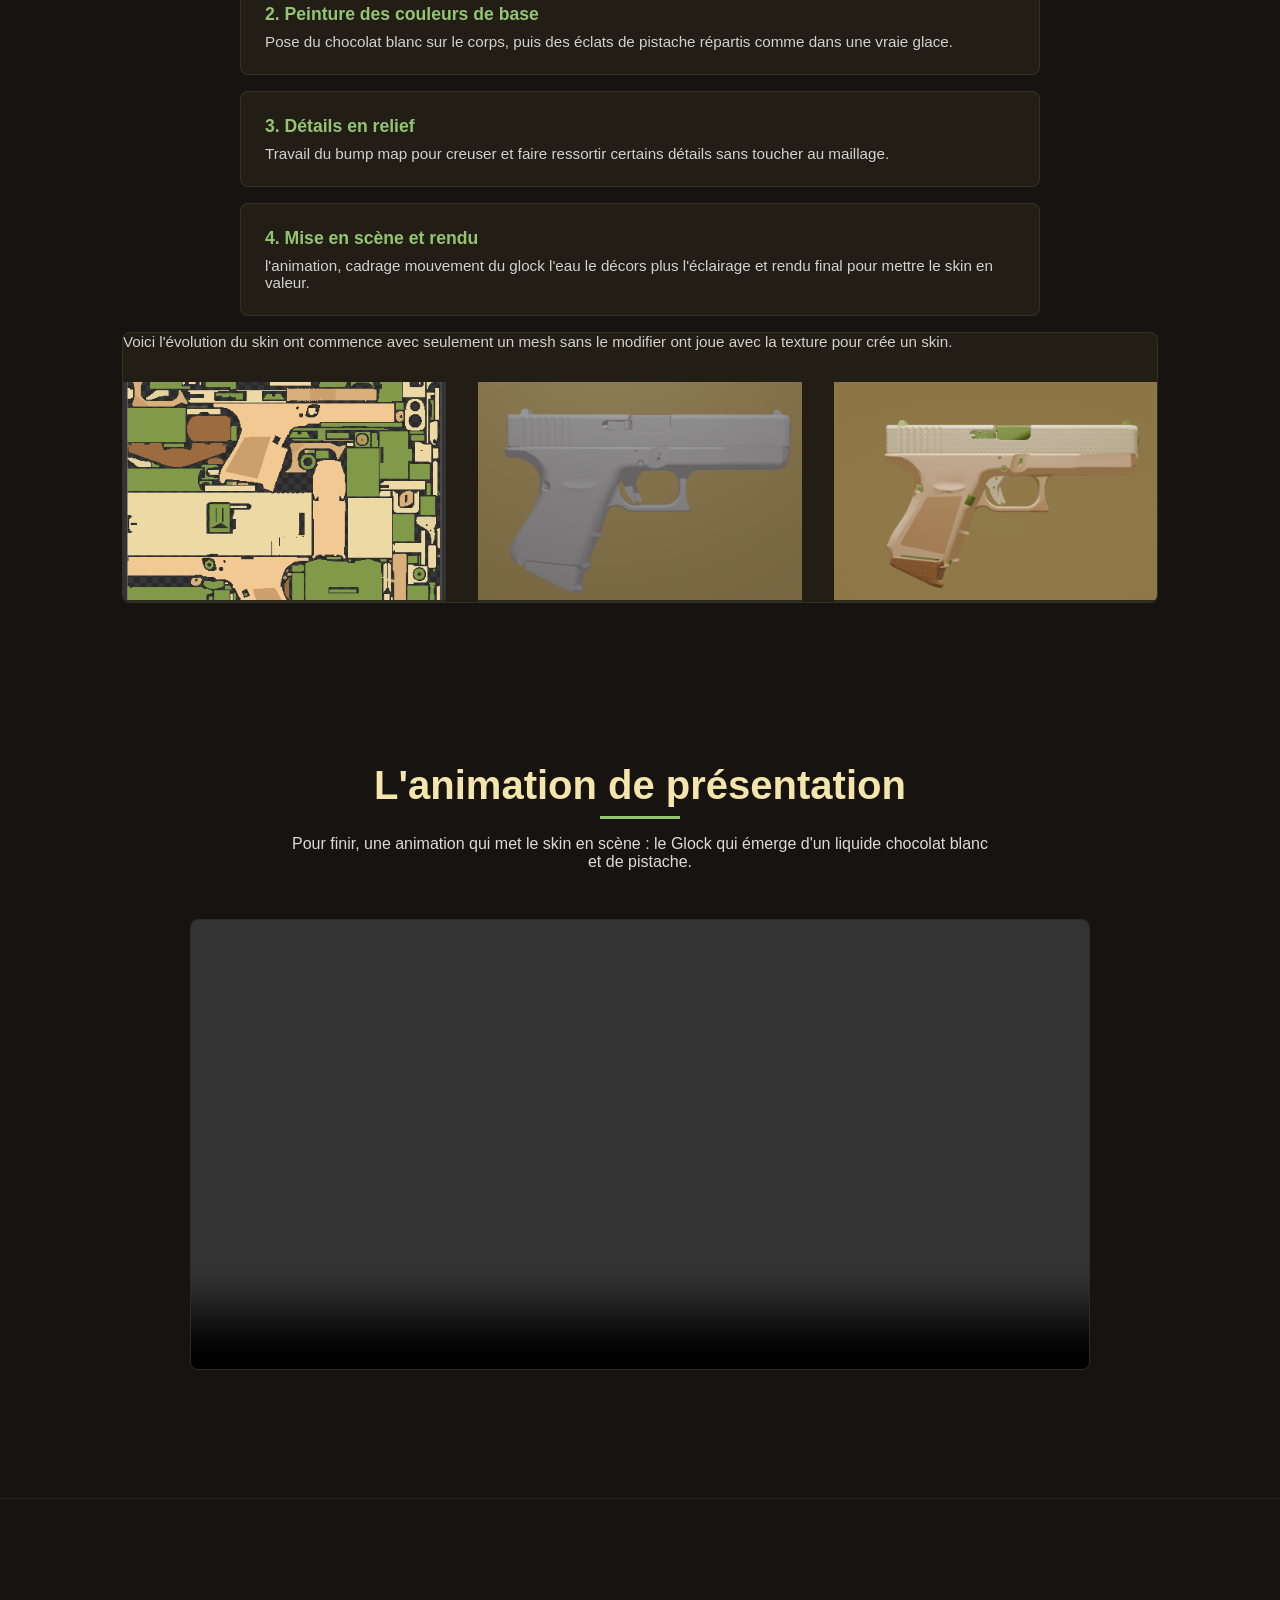
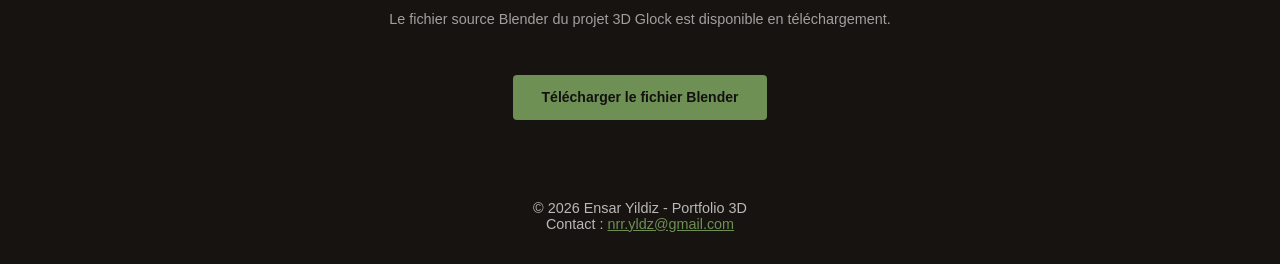
==== commit 57c4e1e5: "Update Glock.html" ====
--- a/Glock.html
+++ b/Glock.html
@@ -121,11 +121,14 @@
 
     
     <footer class="pied-de-page">
-   <section class="section-projets">
-    <p class="texte-section"> Le fichier source
-       Blender du projet Glock est bientot disponible en téléchargement.d'ici 1 heure </p>
-    
-</section>
+  <section class="section-projets">
+    <p class="texte-section">Le fichier source
+       Blender du projet 3D Glock est disponible en téléchargement.</p>
+    <div style="text-align: center;">
+        <a href="https://github.com/Ensah5753/Portfolio-/raw/refs/heads/main/Glock.blend" class="bouton" download style="color: #111 !important;">
+            Télécharger le fichier Blender
+        </a>
+    </div>
 </section>
         <p>© 2026 Ensar Yildiz - Portfolio 3D</p>
         <p>Contact : <a href="mailto:nrr.yldz@gmail.com">nrr.yldz@gmail.com</a></p>
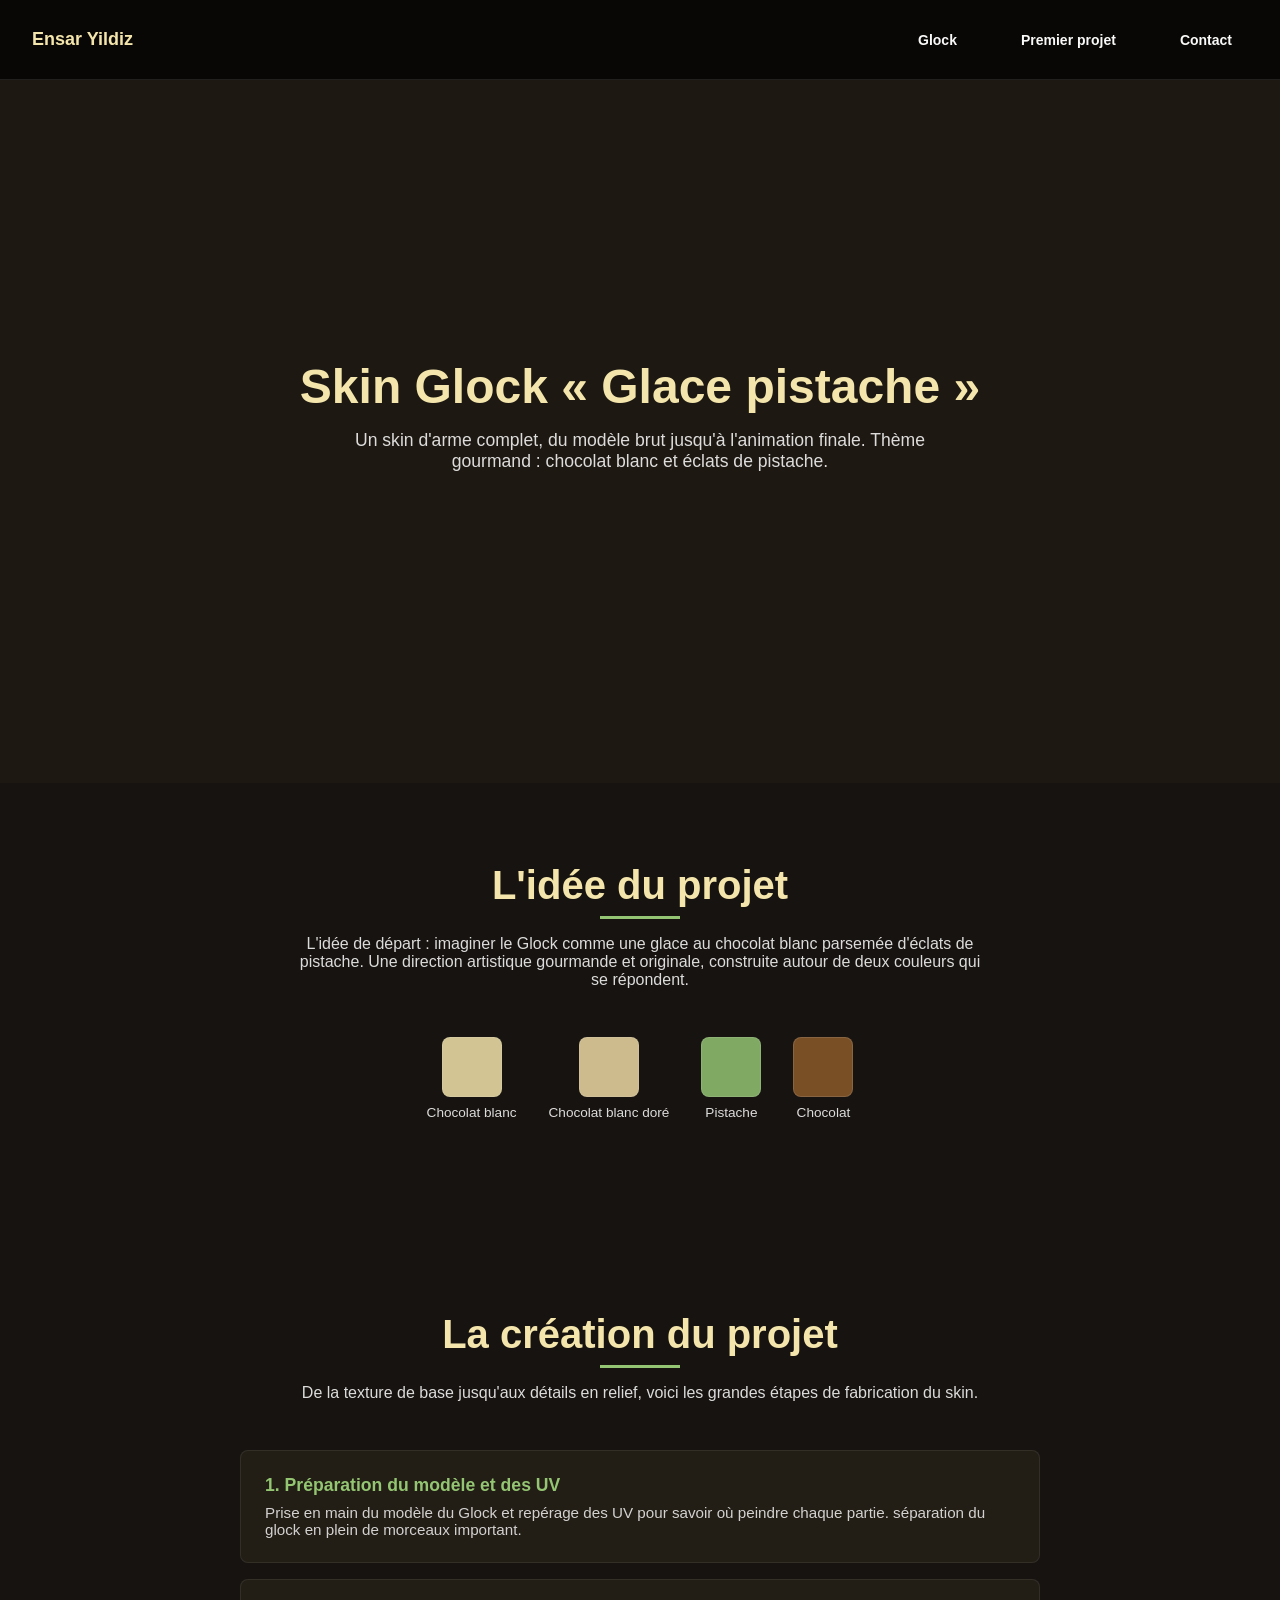
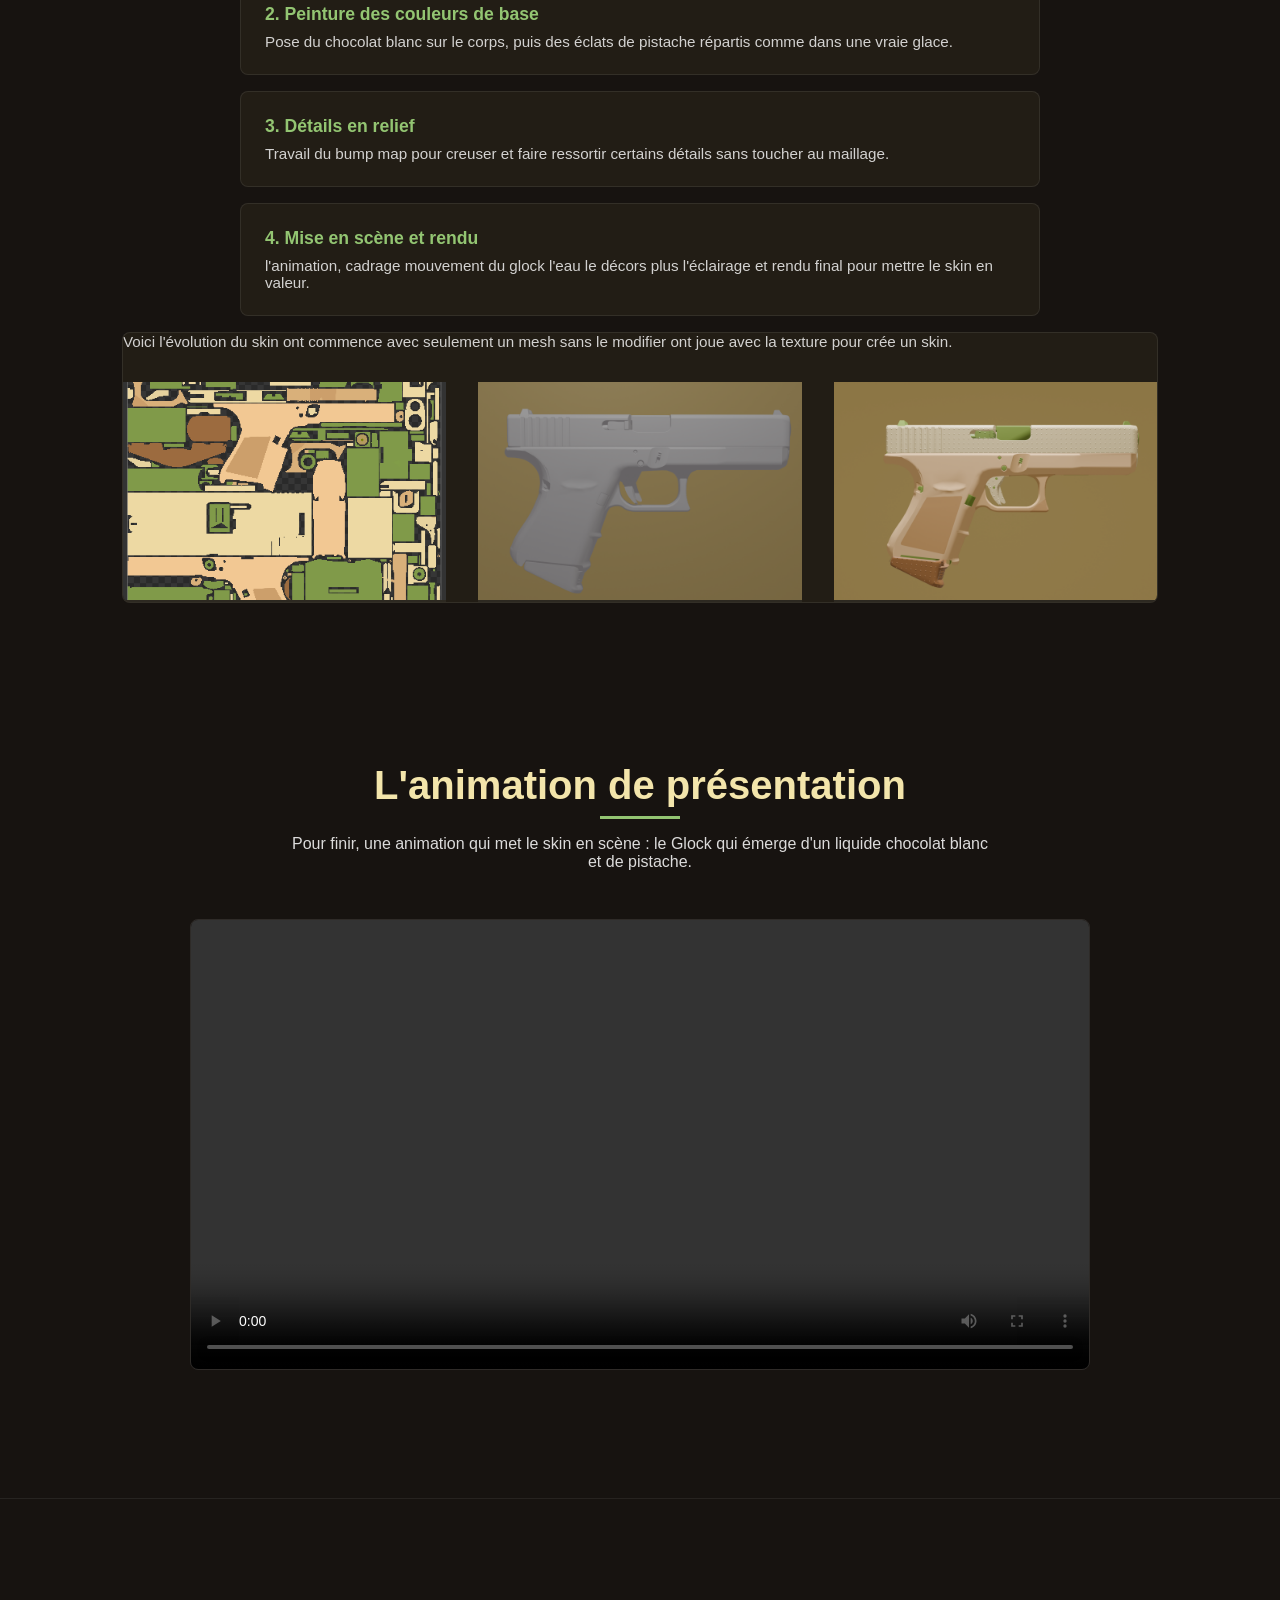
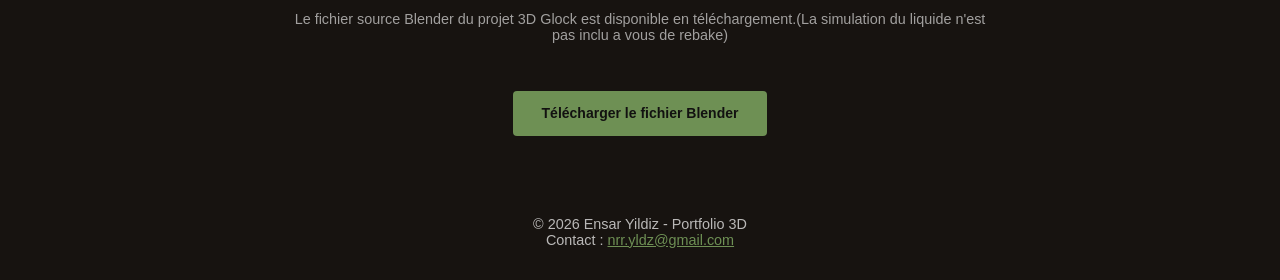
==== commit 88b04b2d: "Update Glock.html" ====
--- a/Glock.html
+++ b/Glock.html
@@ -123,7 +123,7 @@
     <footer class="pied-de-page">
   <section class="section-projets">
     <p class="texte-section">Le fichier source
-       Blender du projet 3D Glock est disponible en téléchargement.</p>
+       Blender du projet 3D Glock est disponible en téléchargement.(La simulation du liquide n'est pas inclu a vous de rebake)</p>
     <div style="text-align: center;">
         <a href="https://github.com/Ensah5753/Portfolio-/raw/refs/heads/main/Glock.blend" class="bouton" download style="color: #111 !important;">
             Télécharger le fichier Blender
